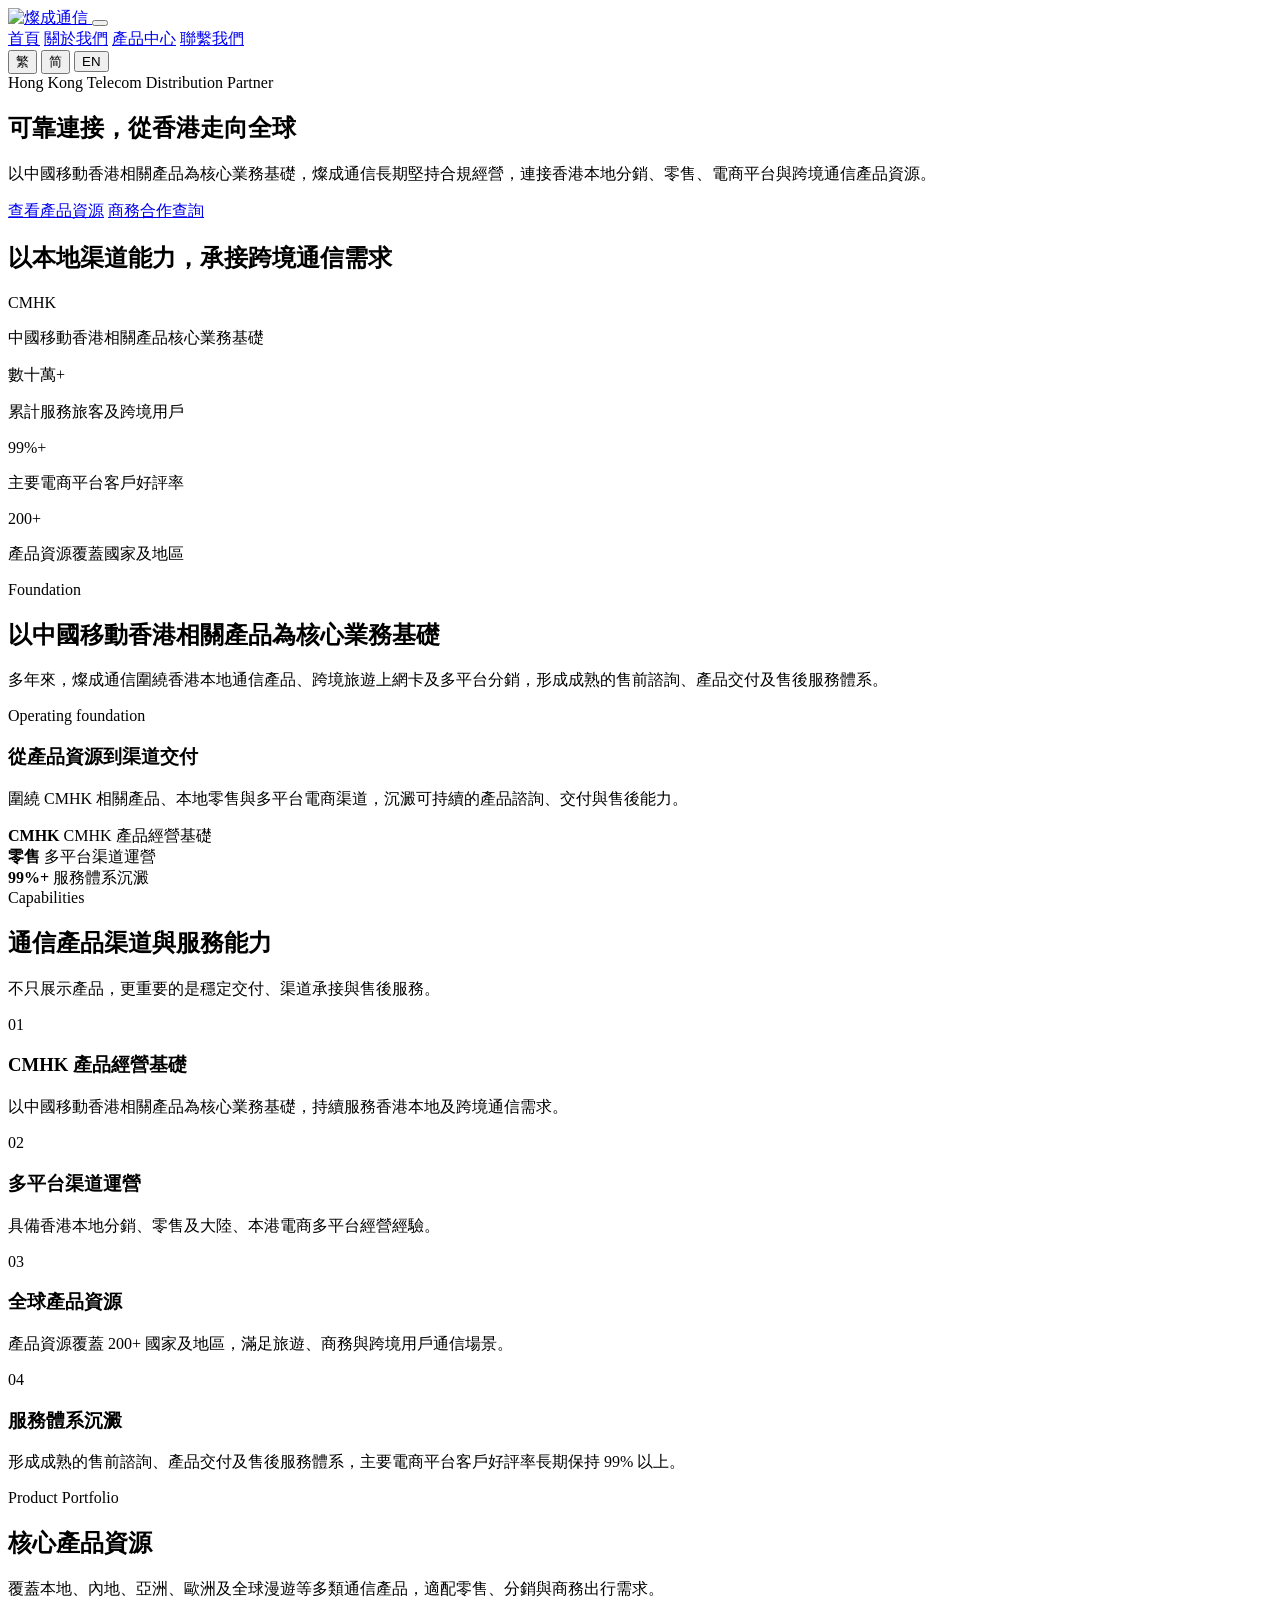
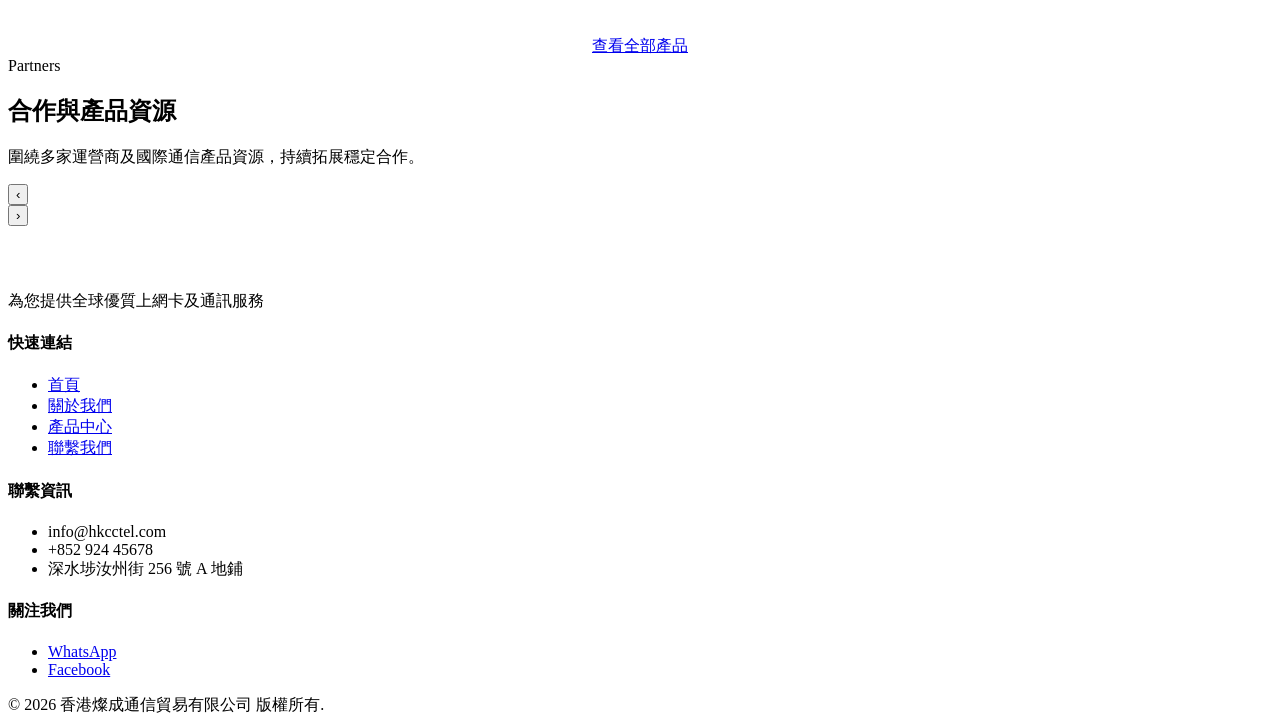
==== index.html @ 1dd042a3 "Add files via upload" ====
<!DOCTYPE html>
<html lang="zh-HK">
<head>
  <meta charset="UTF-8">
  <meta name="viewport" content="width=device-width, initial-scale=1.0">
  <title data-i18n="site.name">燦成通信</title>
  <meta name="description" content="燦成通信 CCTel - 香港跨境通信產品與渠道服務伙伴">
  <link rel="stylesheet" href="css/style.css">
  <link rel="icon" type="image/x-icon" href="/static/picture/favicon.ico">
</head>
<body>

<nav class="navbar" id="navbar">
  <div class="nav-container">
    <a href="/" class="nav-logo">
      <img src="/static/picture/logo-h.png" alt="燦成通信" class="nav-logo-img">
    </a>
    <button class="menu-toggle" id="menuToggle" aria-label="Menu">
      <span></span><span></span><span></span>
    </button>
    <div class="nav-links" id="navLinks">
      <a href="/" class="active" data-i18n="nav.home">首頁</a>
      <a href="/about.html" data-i18n="nav.about">關於我們</a>
      <a href="/products.html" data-i18n="nav.products">產品中心</a>
      <a href="/contact.html" data-i18n="nav.contact">聯繫我們</a>
      <div class="lang-switch">
        <button data-lang="zh-HK" class="active" onclick="I18N.switchLang('zh-HK')">繁</button>
        <button data-lang="zh-CN" onclick="I18N.switchLang('zh-CN')">简</button>
        <button data-lang="en" onclick="I18N.switchLang('en')">EN</button>
      </div>
    </div>
  </div>
</nav>

<section class="cx-hero cx-hero-light">
  <div class="cx-hero-inner">
    <div class="cx-hero-copy">
      <span class="cx-eyebrow" data-i18n="home.heroKicker">Hong Kong Telecom Distribution Partner</span>
      <h1 data-i18n="home.heroTitle">可靠連接，從香港走向全球</h1>
      <p data-i18n="home.heroSub">以中國移動香港相關產品為核心業務基礎，燦成通信長期堅持合規經營，連接香港本地分銷、零售、電商平台與跨境通信產品資源。</p>
      <div class="cx-hero-line"></div>
      <div class="cx-hero-actions">
        <a href="/products.html" class="btn btn-primary" data-i18n="home.heroBtn">查看產品資源</a>
        <a href="/contact.html" class="btn btn-outline" data-i18n="home.cooperationBtn">商務合作查詢</a>
      </div>
    </div>

  </div>
</section>

<section class="cx-proof">
  <div class="cx-proof-inner">
    <h2 data-i18n="home.proofTitle">以本地渠道能力，承接跨境通信需求</h2>
    <div class="cx-proof-grid">
      <div class="cx-proof-item">
        <span>CMHK</span>
        <p data-i18n="home.stats.cmhk">中國移動香港相關產品核心業務基礎</p>
      </div>
      <div class="cx-proof-item">
        <span data-i18n="home.stats.customersNumber">數十萬+</span>
        <p data-i18n="home.stats.customers">累計服務旅客及跨境用戶</p>
      </div>
      <div class="cx-proof-item">
        <span>99%+</span>
        <p data-i18n="home.stats.satisfaction">主要電商平台客戶好評率</p>
      </div>
      <div class="cx-proof-item">
        <span>200+</span>
        <p data-i18n="home.stats.countries">產品資源覆蓋國家及地區</p>
      </div>
    </div>
  </div>
</section>

<section class="cx-foundation section">
  <div class="container">
    <div class="cx-split">
      <div>
        <span class="section-tag">Foundation</span>
        <h2 class="section-title" data-i18n="home.foundationTitle">以中國移動香港相關產品為核心業務基礎</h2>
        <p class="section-desc" data-i18n="home.foundationDesc">多年來，燦成通信圍繞香港本地通信產品、跨境旅遊上網卡及多平台分銷，形成成熟的售前諮詢、產品交付及售後服務體系。</p>
      </div>
      <div class="cx-product-spotlight">
        <div class="cx-product-copy">
          <span data-i18n="home.foundationPanelLabel">Operating foundation</span>
          <h3 data-i18n="home.foundationPanelTitle">從產品資源到渠道交付</h3>
          <p data-i18n="home.foundationPanelDesc">圍繞 CMHK 相關產品、本地零售與多平台電商渠道，沉澱可持續的產品諮詢、交付與售後能力。</p>
        </div>
        <div class="cx-foundation-stack">
          <div>
            <strong>CMHK</strong>
            <span data-i18n="home.why1Title">CMHK 產品經營基礎</span>
          </div>
          <div>
            <strong data-i18n="home.visualRetail">零售</strong>
            <span data-i18n="home.why2Title">多平台渠道運營</span>
          </div>
          <div>
            <strong>99%+</strong>
            <span data-i18n="home.why4Title">服務體系沉澱</span>
          </div>
        </div>
      </div>
    </div>
  </div>
</section>

<section class="section cx-capabilities">
  <div class="container">
    <div class="section-header">
      <span class="section-tag">Capabilities</span>
      <h2 class="section-title" data-i18n="home.capabilitiesTitle">通信產品渠道與服務能力</h2>
      <p class="section-desc" data-i18n="home.capabilitiesDesc">不只展示產品，更重要的是穩定交付、渠道承接與售後服務。</p>
    </div>
    <div class="features-grid">
      <div class="feature-card">
        <div class="feature-icon">01</div>
        <h3 data-i18n="home.why1Title">CMHK 產品經營基礎</h3>
        <p data-i18n="home.why1Desc">以中國移動香港相關產品為核心業務基礎，持續服務香港本地及跨境通信需求。</p>
      </div>
      <div class="feature-card">
        <div class="feature-icon">02</div>
        <h3 data-i18n="home.why2Title">多平台渠道運營</h3>
        <p data-i18n="home.why2Desc">具備香港本地分銷、零售及大陸、本港電商多平台經營經驗。</p>
      </div>
      <div class="feature-card">
        <div class="feature-icon">03</div>
        <h3 data-i18n="home.why3Title">全球產品資源</h3>
        <p data-i18n="home.why3Desc">產品資源覆蓋 200+ 國家及地區，滿足旅遊、商務與跨境用戶通信場景。</p>
      </div>
      <div class="feature-card">
        <div class="feature-icon">04</div>
        <h3 data-i18n="home.why4Title">服務體系沉澱</h3>
        <p data-i18n="home.why4Desc">形成成熟的售前諮詢、產品交付及售後服務體系，主要電商平台客戶好評率長期保持 99% 以上。</p>
      </div>
    </div>
  </div>
</section>

<section class="section featured-products-section" id="featured-products">
  <div class="container">
    <div class="section-header">
      <span class="section-tag">Product Portfolio</span>
      <h2 class="section-title" data-i18n="home.featuredProducts">核心產品資源</h2>
      <p class="section-desc" data-i18n="home.featuredProductsDesc">覆蓋本地、內地、亞洲、歐洲及全球漫遊等多類通信產品，適配零售、分銷與商務出行需求。</p>
    </div>
    <div class="products-grid" id="featuredProductsGrid">
      <!-- JS 動態加載 -->
    </div>
    <div style="text-align: center; margin-top: 36px;">
      <a href="/products.html" class="btn btn-primary" data-i18n="home.viewAll">查看全部產品</a>
    </div>
  </div>
</section>

<section class="section partners-section">
  <div class="container">
    <div class="section-header">
      <span class="section-tag">Partners</span>
      <h2 class="section-title" data-i18n="home.partnersTitle">合作與產品資源</h2>
      <p class="section-desc" data-i18n="home.partnersDesc">圍繞多家運營商及國際通信產品資源，持續拓展穩定合作。</p>
    </div>
    <div class="partners-carousel-wrapper">
      <button class="partners-arrow partners-arrow-left" id="partnersArrowLeft" aria-label="Previous">‹</button>
      <div class="partners-carousel-clip">
        <div class="partners-track" id="partnersTrack">
          <!-- JS 動態生成 -->
        </div>
      </div>
      <button class="partners-arrow partners-arrow-right" id="partnersArrowRight" aria-label="Next">›</button>
    </div>
    <div class="partners-dots" id="partnersDots"></div>
  </div>
</section>

<footer class="footer">
  <div class="footer-grid">
    <div class="footer-brand">
      <h3 data-i18n="site.name" style="color:#fff;font-size:1.3rem;font-weight:700;margin-bottom:12px;">燦成通信</h3>
      <p data-i18n="site.subSlogan">為您提供全球優質上網卡及通訊服務</p>
    </div>
    <div>
      <h4 data-i18n="footer.quickLinks">快速連結</h4>
      <ul class="footer-links">
        <li><a href="/" data-i18n="nav.home">首頁</a></li>
        <li><a href="/about.html" data-i18n="nav.about">關於我們</a></li>
        <li><a href="/products.html" data-i18n="nav.products">產品中心</a></li>
        <li><a href="/contact.html" data-i18n="nav.contact">聯繫我們</a></li>
      </ul>
    </div>
    <div>
      <h4 data-i18n="footer.contactInfo">聯繫資訊</h4>
      <ul class="footer-links">
        <li>info@hkcctel.com</li>
        <li>+852 924 45678</li>
        <li>深水埗汝州街 256 號 A 地鋪</li>
      </ul>
    </div>
    <div>
      <h4 data-i18n="footer.followUs">關注我們</h4>
      <ul class="footer-links">
        <li><a href="https://api.whatsapp.com/send?phone=85292445678" target="_blank">WhatsApp</a></li>
        <li><a href="https://www.facebook.com/hkcctel/" target="_blank">Facebook</a></li>
      </ul>
    </div>
  </div>
  <div class="footer-bottom">
    <span>© 2026 香港燦成通信貿易有限公司 <span data-i18n="footer.rights">版權所有</span>.</span>
  </div>
</footer>

<script src="js/i18n.js"></script>
<script src="js/data.js"></script>
<script src="js/main.js"></script>
<script src="js/chat.js"></script>
</body>
</html>
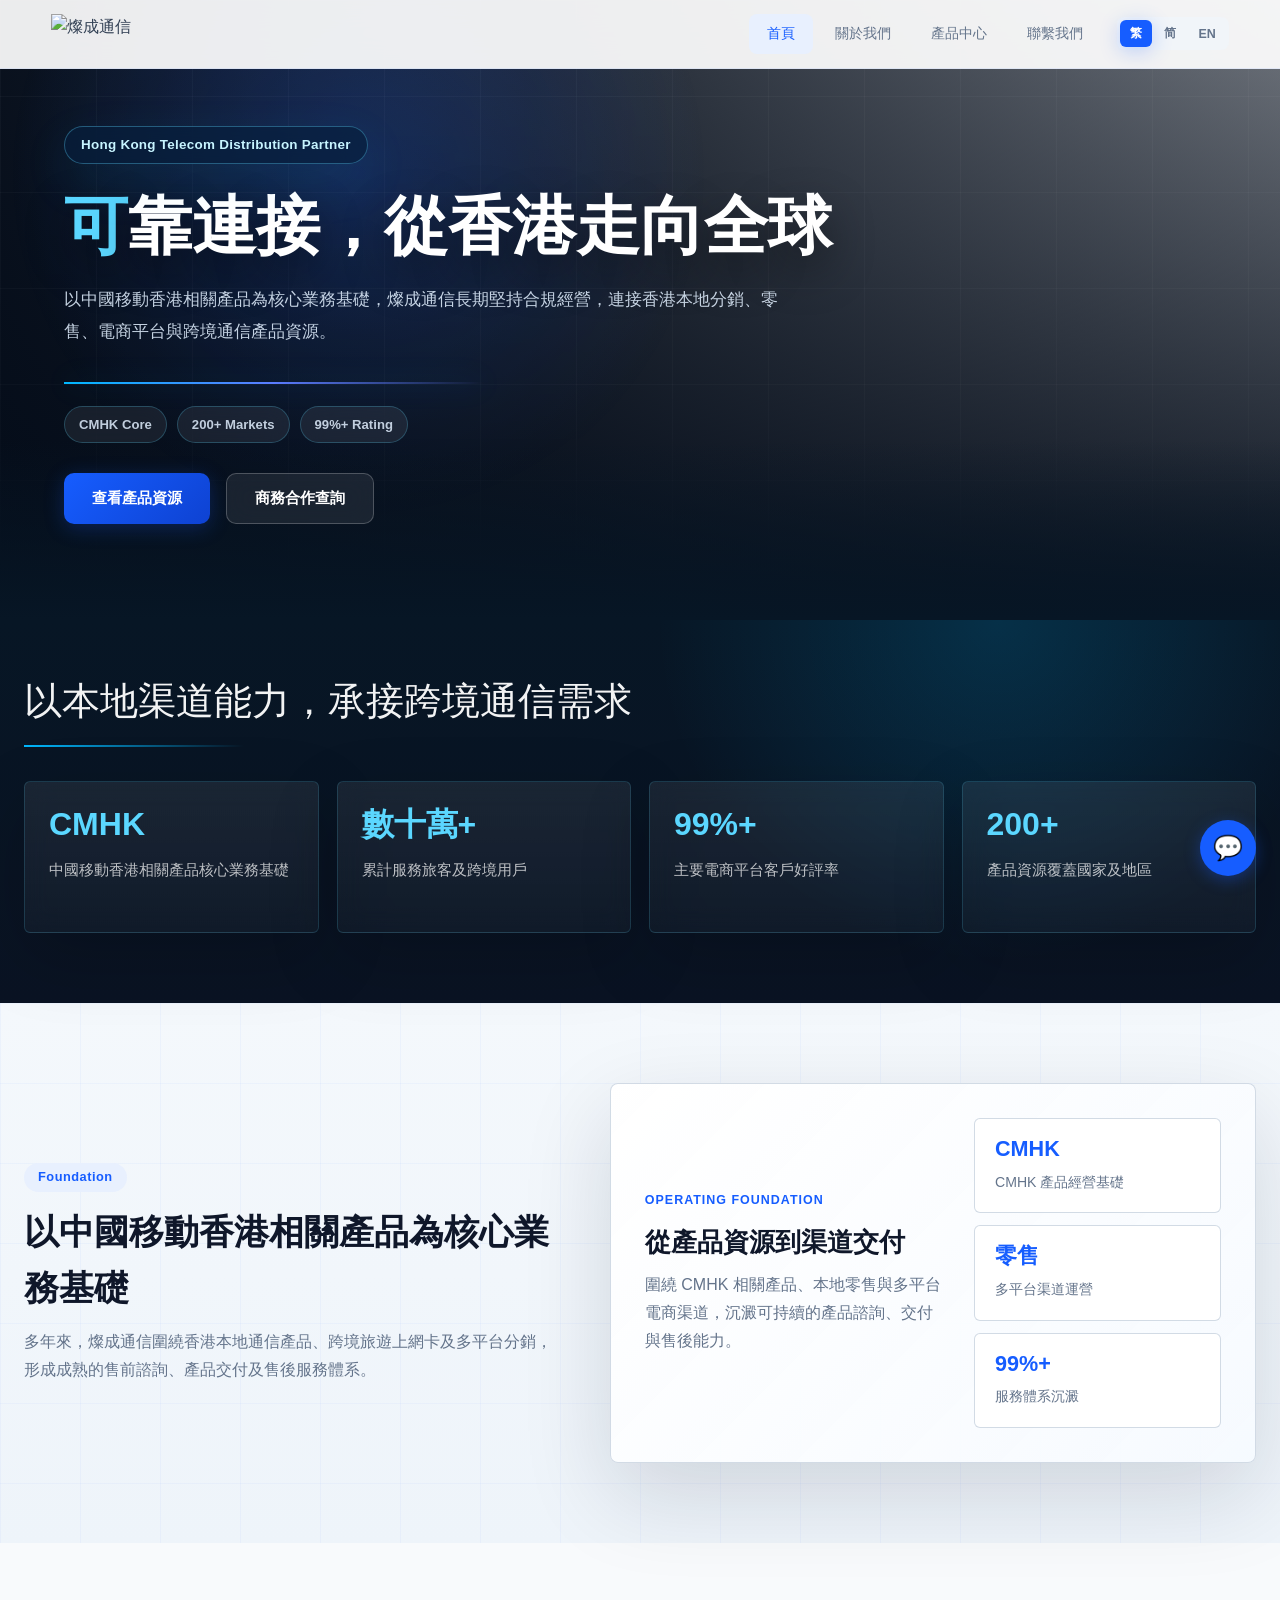
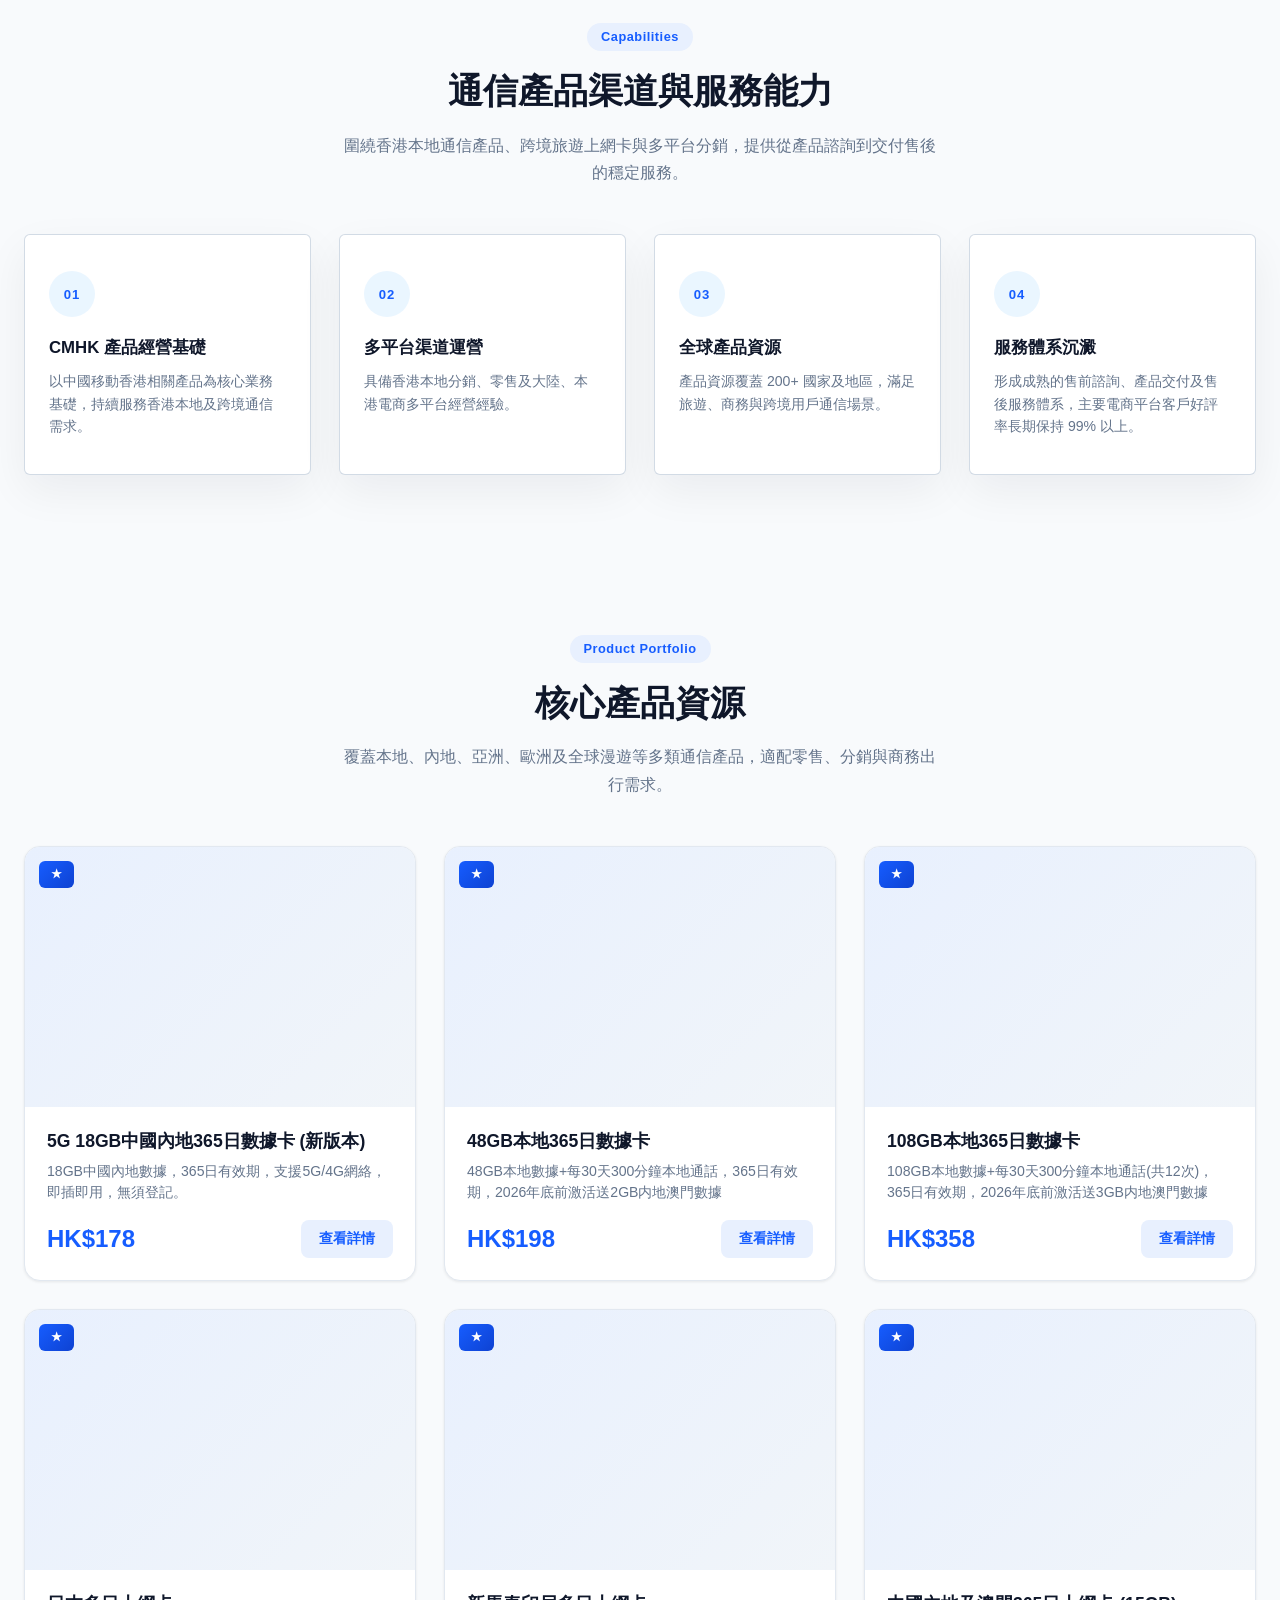
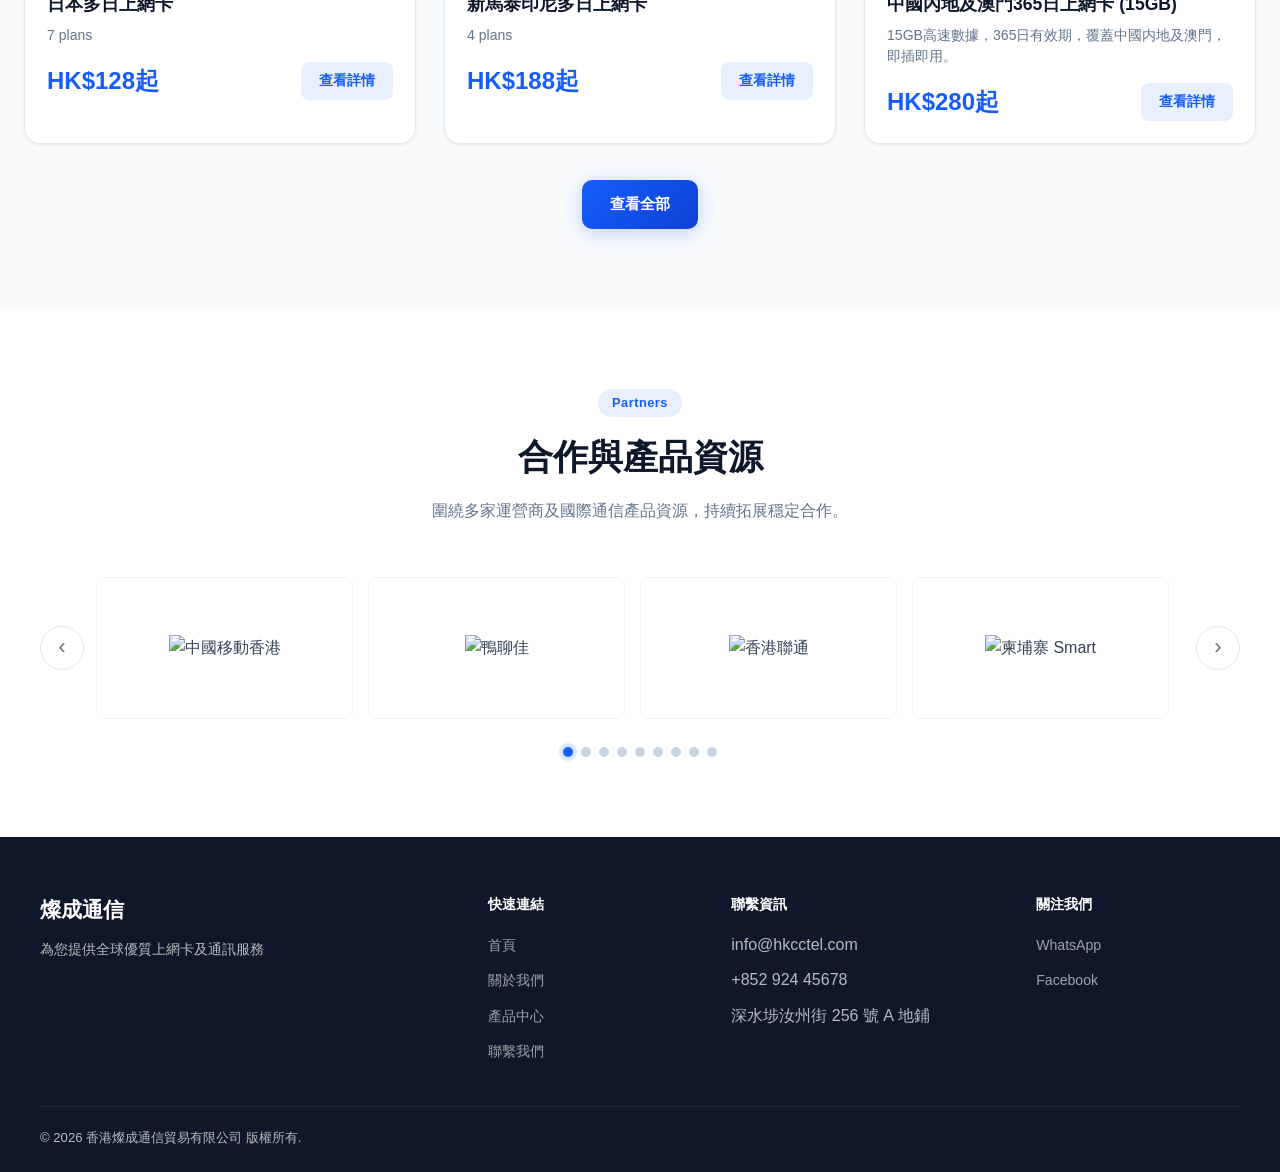
==== commit deb70511: "Harden static deploy and update homepage visual" ====
--- a/index.html
+++ b/index.html
@@ -5,7 +5,7 @@
   <meta name="viewport" content="width=device-width, initial-scale=1.0">
   <title data-i18n="site.name">燦成通信</title>
   <meta name="description" content="燦成通信 CCTel - 香港跨境通信產品與渠道服務伙伴">
-  <link rel="stylesheet" href="css/style.css">
+  <link rel="stylesheet" href="css/style.css?v=20260706-3">
   <link rel="icon" type="image/x-icon" href="/static/picture/favicon.ico">
 </head>
 <body>
@@ -32,13 +32,18 @@
   </div>
 </nav>
 
-<section class="cx-hero cx-hero-light">
+<section class="cx-hero cx-hero-premium">
   <div class="cx-hero-inner">
     <div class="cx-hero-copy">
       <span class="cx-eyebrow" data-i18n="home.heroKicker">Hong Kong Telecom Distribution Partner</span>
       <h1 data-i18n="home.heroTitle">可靠連接，從香港走向全球</h1>
       <p data-i18n="home.heroSub">以中國移動香港相關產品為核心業務基礎，燦成通信長期堅持合規經營，連接香港本地分銷、零售、電商平台與跨境通信產品資源。</p>
       <div class="cx-hero-line"></div>
+      <div class="cx-hero-proof-row" aria-label="Business focus">
+        <span>CMHK Core</span>
+        <span>200+ Markets</span>
+        <span>99%+ Rating</span>
+      </div>
       <div class="cx-hero-actions">
         <a href="/products.html" class="btn btn-primary" data-i18n="home.heroBtn">查看產品資源</a>
         <a href="/contact.html" class="btn btn-outline" data-i18n="home.cooperationBtn">商務合作查詢</a>
@@ -209,9 +214,9 @@
   </div>
 </footer>
 
-<script src="js/i18n.js"></script>
-<script src="js/data.js"></script>
-<script src="js/main.js"></script>
-<script src="js/chat.js"></script>
+<script src="js/i18n.js?v=20260706-3"></script>
+<script src="js/data.js?v=20260706-3"></script>
+<script src="js/main.js?v=20260706-3"></script>
+<script src="js/chat.js?v=20260706-3"></script>
 </body>
 </html>
--- a/css/style.css
+++ b/css/style.css
@@ -0,0 +1,2990 @@
+/* ============================================================
+   燦成通信 CCTel - 主樣式表
+   科技藍 (#165DFF) 為主調，簡約專業風格
+   ============================================================ */
+
+/* ===== CSS 變數 ===== */
+:root {
+  --primary: #165DFF;
+  --primary-dark: #0E42D2;
+  --primary-light: #3C7EFF;
+  --primary-bg: #E8F0FE;
+  --primary-glow: rgba(22, 93, 255, 0.15);
+  --dark: #0F172A;
+  --dark-secondary: #1E293B;
+  --gray-900: #1A1A2E;
+  --gray-700: #334155;
+  --gray-500: #64748B;
+  --gray-300: #CBD5E1;
+  --gray-200: #E2E8F0;
+  --gray-100: #F1F5F9;
+  --gray-50: #F8FAFC;
+  --white: #FFFFFF;
+  --success: #10B981;
+  --warning: #F59E0B;
+  --danger: #EF4444;
+  --radius: 12px;
+  --radius-sm: 8px;
+  --radius-lg: 16px;
+  --shadow-sm: 0 1px 3px rgba(0,0,0,0.08);
+  --shadow: 0 4px 16px rgba(0,0,0,0.08);
+  --shadow-lg: 0 8px 32px rgba(0,0,0,0.12);
+  --shadow-primary: 0 4px 20px rgba(22, 93, 255, 0.25);
+  --transition: all 0.3s cubic-bezier(0.4, 0, 0.2, 1);
+}
+
+/* ===== 基礎重置 ===== */
+* { margin: 0; padding: 0; box-sizing: border-box; }
+
+html { scroll-behavior: smooth; }
+
+body {
+  font-family: 'Segoe UI', 'PingFang HK', 'Microsoft JhengHei', 'Noto Sans TC', -apple-system, BlinkMacSystemFont, sans-serif;
+  color: var(--gray-700);
+  background: var(--gray-50);
+  line-height: 1.6;
+  overflow-x: hidden;
+}
+
+a { text-decoration: none; color: inherit; transition: var(--transition); }
+img { max-width: 100%; height: auto; }
+
+/* ===== 頂部導航 ===== */
+.navbar {
+  position: fixed;
+  top: 0;
+  left: 0;
+  right: 0;
+  z-index: 1000;
+  background: rgba(255, 255, 255, 0.92);
+  backdrop-filter: blur(16px);
+  -webkit-backdrop-filter: blur(16px);
+  border-bottom: 1px solid rgba(22, 93, 255, 0.08);
+  padding: 0;
+  transition: var(--transition);
+}
+
+.navbar.scrolled {
+  box-shadow: var(--shadow);
+}
+
+.nav-container {
+  max-width: 1520px;
+  margin: 0 auto;
+  padding: 0 clamp(24px, 4vw, 56px);
+  display: flex;
+  align-items: center;
+  justify-content: space-between;
+  height: 68px;
+}
+
+/* Logo */
+.nav-logo {
+  display: flex;
+  align-items: center;
+  gap: 0;
+  text-decoration: none;
+}
+
+.nav-logo-img {
+  height: 40px;
+  width: auto;
+  display: block;
+}
+
+/* 導航連結 */
+.nav-links {
+  display: flex;
+  align-items: center;
+  gap: 4px;
+  list-style: none;
+}
+
+.nav-links a {
+  padding: 8px 18px;
+  border-radius: 8px;
+  font-size: 0.9rem;
+  font-weight: 500;
+  color: var(--gray-500);
+  transition: var(--transition);
+  position: relative;
+}
+
+.nav-links a:hover,
+.nav-links a.active {
+  color: var(--primary);
+  background: var(--primary-bg);
+}
+
+/* 語言切換 */
+.lang-switch {
+  display: flex;
+  align-items: center;
+  gap: 2px;
+  background: var(--gray-100);
+  border-radius: 8px;
+  padding: 3px;
+  margin-left: 12px;
+}
+
+.lang-switch button {
+  border: none;
+  background: transparent;
+  padding: 5px 10px;
+  font-size: 0.78rem;
+  font-weight: 600;
+  color: var(--gray-500);
+  border-radius: 6px;
+  cursor: pointer;
+  transition: var(--transition);
+}
+
+.lang-switch button.active {
+  background: var(--primary);
+  color: var(--white);
+  box-shadow: var(--shadow-primary);
+}
+
+.lang-switch button:hover:not(.active) {
+  color: var(--primary);
+}
+
+/* 漢堡選單 */
+.menu-toggle {
+  display: none;
+  background: none;
+  border: none;
+  padding: 8px;
+  cursor: pointer;
+  color: var(--dark);
+}
+
+.menu-toggle span {
+  display: block;
+  width: 24px;
+  height: 2px;
+  background: currentColor;
+  margin: 5px 0;
+  border-radius: 2px;
+  transition: var(--transition);
+}
+
+/* ===== Hero Banner ===== */
+.hero {
+  position: relative;
+  min-height: 580px;
+  display: flex;
+  align-items: center;
+  justify-content: center;
+  text-align: center;
+  padding: 120px 24px 80px;
+  overflow: hidden;
+  background: linear-gradient(160deg, #0F172A 0%, #1a2744 30%, #0d1b3e 60%, #0F172A 100%);
+}
+
+/* 科技背景動畫元素 */
+.hero::before {
+  content: '';
+  position: absolute;
+  top: -50%;
+  left: -50%;
+  width: 200%;
+  height: 200%;
+  background:
+    radial-gradient(circle at 20% 30%, rgba(22, 93, 255, 0.12) 0%, transparent 50%),
+    radial-gradient(circle at 80% 70%, rgba(60, 126, 255, 0.08) 0%, transparent 50%),
+    radial-gradient(circle at 50% 50%, rgba(22, 93, 255, 0.05) 0%, transparent 70%);
+  animation: heroGlow 8s ease-in-out infinite alternate;
+}
+
+@keyframes heroGlow {
+  0% { transform: translate(0, 0) rotate(0deg); }
+  100% { transform: translate(2%, -2%) rotate(2deg); }
+}
+
+/* 網格線條 */
+.hero-grid {
+  position: absolute;
+  top: 0;
+  left: 0;
+  right: 0;
+  bottom: 0;
+  background-image:
+    linear-gradient(rgba(255,255,255,0.03) 1px, transparent 1px),
+    linear-gradient(90deg, rgba(255,255,255,0.03) 1px, transparent 1px);
+  background-size: 60px 60px;
+  mask-image: radial-gradient(circle at center, black 30%, transparent 70%);
+}
+
+.hero-content {
+  position: relative;
+  z-index: 2;
+  max-width: 900px;
+}
+
+.hero-badge {
+  display: inline-block;
+  padding: 6px 16px;
+  background: rgba(22, 93, 255, 0.15);
+  border: 1px solid rgba(22, 93, 255, 0.25);
+  border-radius: 50px;
+  color: var(--primary-light);
+  font-size: 0.85rem;
+  font-weight: 500;
+  margin-bottom: 24px;
+  letter-spacing: 0.5px;
+}
+
+.hero h1 {
+  font-size: 3rem;
+  font-weight: 800;
+  color: var(--white);
+  line-height: 1.2;
+  margin-bottom: 16px;
+  letter-spacing: -1px;
+}
+
+.hero h1 .highlight {
+  background: linear-gradient(135deg, var(--primary-light), #6DB3FF);
+  -webkit-background-clip: text;
+  -webkit-text-fill-color: transparent;
+  background-clip: text;
+}
+
+.hero p {
+  font-size: 1.1rem;
+  color: rgba(255,255,255,0.7);
+  margin-bottom: 24px;
+  line-height: 1.7;
+}
+
+.hero-highlight {
+  font-size: 1.05rem;
+  color: #fff;
+  font-weight: 600;
+  margin-bottom: 32px;
+  padding: 12px 24px;
+  background: rgba(22, 93, 255, 0.12);
+  border-left: 4px solid var(--primary-light);
+  border-radius: 0 10px 10px 0;
+  line-height: 1.6;
+}
+
+.hero-buttons {
+  display: flex;
+  gap: 16px;
+  justify-content: center;
+  flex-wrap: wrap;
+}
+
+.btn {
+  display: inline-flex;
+  align-items: center;
+  gap: 8px;
+  padding: 12px 28px;
+  border-radius: 10px;
+  font-size: 0.95rem;
+  font-weight: 600;
+  border: none;
+  cursor: pointer;
+  transition: var(--transition);
+  text-decoration: none;
+}
+
+.btn-primary {
+  background: linear-gradient(135deg, var(--primary), var(--primary-dark));
+  color: var(--white);
+  box-shadow: var(--shadow-primary);
+}
+
+.btn-primary:hover {
+  transform: translateY(-2px);
+  box-shadow: 0 6px 28px rgba(22, 93, 255, 0.35);
+}
+
+.btn-outline {
+  background: rgba(255,255,255,0.08);
+  color: var(--white);
+  border: 1px solid rgba(255,255,255,0.2);
+}
+
+.btn-outline:hover {
+  background: rgba(255,255,255,0.15);
+  border-color: rgba(255,255,255,0.35);
+}
+
+.btn-sm {
+  padding: 8px 16px;
+  font-size: 0.85rem;
+  border-radius: 8px;
+}
+
+.btn-danger {
+  background: var(--danger);
+  color: white;
+}
+
+.btn-danger:hover { background: #DC2626; }
+
+/* ===== 區塊通用 ===== */
+.section {
+  padding: 80px 24px;
+}
+
+.section-header {
+  text-align: center;
+  max-width: 600px;
+  margin: 0 auto 48px;
+}
+
+.section-tag {
+  display: inline-block;
+  padding: 4px 14px;
+  background: var(--primary-bg);
+  color: var(--primary);
+  border-radius: 50px;
+  font-size: 0.8rem;
+  font-weight: 600;
+  margin-bottom: 12px;
+  letter-spacing: 0.5px;
+}
+
+.section-title {
+  font-size: 2.2rem;
+  font-weight: 700;
+  color: var(--dark);
+  margin-bottom: 12px;
+}
+
+.section-desc {
+  font-size: 1rem;
+  color: var(--gray-500);
+  line-height: 1.7;
+}
+
+.container {
+  max-width: 1480px;
+  margin: 0 auto;
+}
+
+/* ===== 產品卡片 ===== */
+.products-grid {
+  display: grid;
+  grid-template-columns: repeat(auto-fill, minmax(340px, 1fr));
+  gap: 28px;
+  padding: 0;
+}
+
+#relatedProductsGrid {
+  grid-template-columns: repeat(4, minmax(0, 1fr));
+}
+
+.product-card {
+  background: var(--white);
+  border-radius: var(--radius-lg);
+  overflow: hidden;
+  box-shadow: var(--shadow-sm);
+  border: 1px solid var(--gray-200);
+  transition: var(--transition);
+  cursor: pointer;
+  position: relative;
+}
+
+.product-card:hover {
+  transform: translateY(-6px);
+  box-shadow: var(--shadow-lg), 0 0 0 1px var(--primary), 0 0 40px var(--primary-glow);
+}
+
+.product-card-image {
+  position: relative;
+  min-height: 200px;
+  height: 260px;
+  background: linear-gradient(135deg, #E8F0FE, #F1F5F9);
+  overflow: hidden;
+  display: flex;
+  align-items: center;
+  justify-content: center;
+}
+
+.product-card-image .placeholder-icon {
+  font-size: 4rem;
+  color: var(--gray-300);
+  opacity: 0.5;
+}
+
+.product-card-image img {
+  width: 100%;
+  height: 100%;
+  object-fit: contain;
+  object-position: center;
+  background: var(--white);
+  padding: 16px;
+  transition: transform 0.5s ease;
+}
+
+.product-card:hover .product-card-image img {
+  transform: scale(1.08);
+}
+
+.product-card-image img[src=""],
+.product-card-image img:not([src]),
+.product-card-image img[src="undefined"] {
+  display: none;
+}
+
+.product-card-image img.error {
+  display: none;
+}
+
+/* 圖片載入失敗時的後備 */
+.product-card-image .img-fallback {
+  display: none;
+  font-size: 4rem;
+  color: var(--gray-300);
+  opacity: 0.5;
+}
+
+.product-card-image img.error ~ .img-fallback,
+.product-card-image:has(img[src=""]) .img-fallback {
+  display: block;
+}
+
+/* 產品標籤 */
+.product-badge {
+  position: absolute;
+  top: 14px;
+  left: 14px;
+  padding: 4px 12px;
+  background: linear-gradient(135deg, var(--primary), var(--primary-dark));
+  color: white;
+  border-radius: 6px;
+  font-size: 0.75rem;
+  font-weight: 600;
+}
+
+.product-card-body {
+  padding: 22px;
+}
+
+.product-card-body h3 {
+  font-size: 1.1rem;
+  font-weight: 700;
+  color: var(--dark);
+  margin-bottom: 8px;
+  line-height: 1.4;
+}
+
+.product-card-body .summary {
+  font-size: 0.88rem;
+  color: var(--gray-500);
+  margin-bottom: 16px;
+  line-height: 1.5;
+  display: -webkit-box;
+  -webkit-line-clamp: 2;
+  -webkit-box-orient: vertical;
+  overflow: hidden;
+}
+
+.product-card-footer {
+  display: flex;
+  align-items: center;
+  justify-content: space-between;
+}
+
+.product-price {
+  font-size: 1.5rem;
+  font-weight: 800;
+  color: var(--primary);
+}
+
+.product-price small {
+  font-size: 0.8rem;
+  font-weight: 500;
+  color: var(--gray-500);
+}
+
+.btn-detail {
+  display: inline-flex;
+  align-items: center;
+  gap: 6px;
+  padding: 8px 18px;
+  background: var(--primary-bg);
+  color: var(--primary);
+  border-radius: 8px;
+  font-size: 0.85rem;
+  font-weight: 600;
+  border: none;
+  cursor: pointer;
+  transition: var(--transition);
+}
+
+.btn-detail:hover {
+  background: var(--primary);
+  color: white;
+}
+
+/* ===== 為什麼選擇我們 ===== */
+.why-us {
+  background: var(--white);
+}
+
+.features-grid {
+  display: grid;
+  grid-template-columns: repeat(4, minmax(0, 1fr));
+  gap: 28px;
+}
+
+.feature-card {
+  text-align: center;
+  padding: 36px 24px;
+  border-radius: var(--radius-lg);
+  background: var(--gray-50);
+  border: 1px solid var(--gray-200);
+  transition: var(--transition);
+}
+
+.feature-card:hover {
+  background: var(--white);
+  border-color: var(--primary);
+  box-shadow: var(--shadow);
+  transform: translateY(-4px);
+}
+
+.feature-icon {
+  width: 60px;
+  height: 60px;
+  margin: 0 auto 18px;
+  background: linear-gradient(135deg, var(--primary-bg), rgba(22,93,255,0.05));
+  border-radius: var(--radius);
+  display: flex;
+  align-items: center;
+  justify-content: center;
+  font-size: 1.5rem;
+  color: var(--primary);
+}
+
+.feature-card h3 {
+  font-size: 1.05rem;
+  font-weight: 700;
+  color: var(--dark);
+  margin-bottom: 8px;
+}
+
+.feature-card p {
+  font-size: 0.88rem;
+  color: var(--gray-500);
+  line-height: 1.6;
+}
+
+/* ===== 統計數字 ===== */
+.stats-section {
+  background: linear-gradient(135deg, var(--dark), var(--dark-secondary));
+  padding: 60px 24px;
+  position: relative;
+  overflow: hidden;
+}
+
+.stats-section::before {
+  content: '';
+  position: absolute;
+  inset: 0;
+  background-image:
+    linear-gradient(rgba(255,255,255,0.02) 1px, transparent 1px),
+    linear-gradient(90deg, rgba(255,255,255,0.02) 1px, transparent 1px);
+  background-size: 50px 50px;
+}
+
+.stats-grid {
+  display: grid;
+  grid-template-columns: repeat(4, minmax(0, 1fr));
+  gap: 32px;
+  position: relative;
+  z-index: 1;
+}
+
+.stat-item {
+  text-align: center;
+  padding: 24px;
+}
+
+.stat-number {
+  font-size: 2.5rem;
+  font-weight: 800;
+  background: linear-gradient(135deg, var(--primary-light), #6DB3FF);
+  -webkit-background-clip: text;
+  -webkit-text-fill-color: transparent;
+  background-clip: text;
+  margin-bottom: 4px;
+}
+
+.stat-label {
+  font-size: 0.9rem;
+  color: rgba(255,255,255,0.6);
+  font-weight: 500;
+}
+
+/* ===== 頁面標題 ===== */
+.page-header {
+  background: linear-gradient(160deg, #0F172A, #1a2744);
+  padding: 120px 24px 60px;
+  text-align: center;
+  position: relative;
+  overflow: hidden;
+}
+
+.page-header::before {
+  content: '';
+  position: absolute;
+  inset: 0;
+  background:
+    radial-gradient(circle at 30% 50%, rgba(22, 93, 255, 0.1) 0%, transparent 50%);
+}
+
+.page-header h1 {
+  font-size: 2.5rem;
+  font-weight: 800;
+  color: white;
+  position: relative;
+  margin-bottom: 8px;
+}
+
+.page-header p {
+  color: rgba(255,255,255,0.6);
+  font-size: 1.05rem;
+  position: relative;
+}
+
+/* ===== 關於我們頁面 ===== */
+.about-content {
+  max-width: 900px;
+  margin: 0 auto;
+}
+
+.about-section {
+  margin-bottom: 48px;
+}
+
+.about-section h2 {
+  font-size: 1.5rem;
+  font-weight: 700;
+  color: var(--dark);
+  margin-bottom: 16px;
+  padding-bottom: 12px;
+  border-bottom: 2px solid var(--primary-bg);
+}
+
+.about-section p {
+  font-size: 1rem;
+  color: var(--gray-500);
+  line-height: 1.8;
+}
+
+.values-grid {
+  display: grid;
+  grid-template-columns: repeat(4, minmax(0, 1fr));
+  gap: 20px;
+  margin-top: 24px;
+}
+
+.value-card {
+  padding: 28px 20px;
+  background: var(--white);
+  border-radius: var(--radius);
+  border: 1px solid var(--gray-200);
+  text-align: center;
+  transition: var(--transition);
+}
+
+.value-card:hover {
+  border-color: var(--primary);
+  box-shadow: var(--shadow);
+}
+
+.value-card .value-icon {
+  font-size: 2rem;
+  margin-bottom: 12px;
+}
+
+.value-card h3 {
+  font-size: 1rem;
+  font-weight: 700;
+  color: var(--dark);
+  margin-bottom: 8px;
+}
+
+.value-card p {
+  font-size: 0.85rem;
+  color: var(--gray-500);
+}
+
+/* ===== 產品中心頁面 ===== */
+.products-toolbar {
+  display: flex;
+  align-items: center;
+  justify-content: space-between;
+  margin-bottom: 32px;
+  gap: 16px;
+  flex-wrap: wrap;
+}
+
+.filter-tabs {
+  display: flex;
+  gap: 4px;
+  background: var(--gray-100);
+  border-radius: 10px;
+  padding: 4px;
+}
+
+.filter-tab {
+  padding: 8px 20px;
+  border: none;
+  background: transparent;
+  border-radius: 8px;
+  font-size: 0.88rem;
+  font-weight: 500;
+  color: var(--gray-500);
+  cursor: pointer;
+  transition: var(--transition);
+}
+
+.filter-tab.active {
+  background: var(--primary);
+  color: white;
+  box-shadow: var(--shadow-primary);
+}
+
+.search-box {
+  position: relative;
+}
+
+.search-box input {
+  padding: 10px 16px 10px 40px;
+  border: 1px solid var(--gray-300);
+  border-radius: 10px;
+  font-size: 0.9rem;
+  outline: none;
+  transition: var(--transition);
+  width: 260px;
+  background: var(--white);
+}
+
+.search-box input:focus {
+  border-color: var(--primary);
+  box-shadow: 0 0 0 3px var(--primary-glow);
+}
+
+.search-box .search-icon {
+  position: absolute;
+  left: 14px;
+  top: 50%;
+  transform: translateY(-50%);
+  color: var(--gray-500);
+  font-size: 0.9rem;
+}
+
+/* ===== 產品詳情頁面 ===== */
+.product-detail {
+  display: grid;
+  grid-template-columns: 1fr 1fr;
+  gap: 48px;
+  align-items: start;
+}
+
+.product-detail-image {
+  border-radius: var(--radius-lg);
+  overflow: hidden;
+  background: linear-gradient(135deg, #E8F0FE, #F1F5F9);
+  min-height: 300px;
+  display: flex;
+  align-items: center;
+  justify-content: center;
+  position: relative;
+}
+
+.product-detail-image .placeholder-icon {
+  font-size: 5rem;
+  color: var(--gray-300);
+  opacity: 0.4;
+}
+
+.product-detail-image img {
+  width: 100%;
+  height: auto;
+  max-height: 500px;
+  object-fit: contain;
+  padding: 24px;
+  background: var(--white);
+  display: block;
+}
+
+.product-detail-info h1 {
+  font-size: 1.8rem;
+  font-weight: 800;
+  color: var(--dark);
+  margin-bottom: 8px;
+}
+
+.product-detail-info .price {
+  font-size: 2.2rem;
+  font-weight: 800;
+  color: var(--primary);
+  margin: 16px 0;
+}
+
+.product-detail-info .price small {
+  font-size: 1rem;
+  color: var(--gray-500);
+  font-weight: 500;
+}
+
+.product-detail-info .retail-label {
+  font-size: 0.78rem;
+  color: var(--gray-400);
+  margin-top: 2px;
+  font-weight: 500;
+}
+
+.product-detail-info .description {
+  font-size: 1rem;
+  color: var(--gray-500);
+  line-height: 1.8;
+  margin-bottom: 24px;
+}
+
+/* ====== 變體選擇器 ====== */
+.variant-selector {
+  margin: 12px 0 20px;
+}
+.variant-selector-label {
+  font-size: 0.82rem;
+  font-weight: 600;
+  color: var(--gray-500);
+  margin-bottom: 8px;
+}
+.variant-options {
+  display: flex;
+  flex-wrap: wrap;
+  gap: 8px;
+}
+.variant-option {
+  padding: 6px 14px;
+  border: 1.5px solid var(--gray-200);
+  border-radius: 6px;
+  cursor: pointer;
+  font-size: 0.85rem;
+  color: var(--dark);
+  background: var(--white);
+  transition: var(--transition);
+  user-select: none;
+}
+.variant-option:hover {
+  border-color: var(--primary);
+  background: var(--primary-bg);
+}
+.variant-option.active {
+  border-color: var(--primary);
+  background: var(--primary);
+  color: #fff;
+  font-weight: 600;
+}
+
+/* ====== 產品詳情全寬區域 ====== */
+.product-desc-fullwidth {
+  margin-top: 40px;
+  padding-top: 32px;
+  border-top: 2px solid var(--gray-100);
+}
+.product-desc-fullwidth .product-desc-html .fee-section {
+  margin-bottom: 40px;
+}
+.product-desc-fullwidth .product-desc-html .fee-title {
+  font-size: 1.4rem;
+  margin-bottom: 16px;
+}
+.product-desc-fullwidth .product-desc-html .fee-table {
+  max-width: 100%;
+}
+.product-desc-fullwidth .product-desc-html .fee-table thead th {
+  padding: 14px 18px;
+  font-size: 0.95rem;
+}
+.product-desc-fullwidth .product-desc-html .fee-table tbody td {
+  padding: 12px 18px;
+}
+.product-desc-fullwidth .product-desc-html .fee-notes {
+  padding: 0 4px;
+  line-height: 1.9;
+}
+.product-desc-fullwidth .product-desc-html .fee-warning {
+  margin-top: 8px;
+}
+.product-desc-fullwidth .product-desc-html .section-divider {
+  display: none;
+}
+.product-desc-fullwidth:empty {
+  display: none;
+}
+
+/* ====== 產品詳情 CMHK 格式 ====== */
+.product-desc-html .desc-section {
+  margin-bottom: 32px;
+}
+.product-desc-html .desc-section img {
+  max-width: 100%;
+  height: auto;
+  border-radius: var(--radius-md);
+  margin-bottom: 16px;
+}
+.product-desc-html .feature-list {
+  list-style: none;
+  margin: 16px 0 0 0;
+  padding: 0;
+}
+.product-desc-html .feature-list li {
+  position: relative;
+  padding: 6px 0 6px 20px;
+  font-size: 0.95rem;
+  color: var(--gray-600);
+  line-height: 1.7;
+}
+.product-desc-html .feature-list li::before {
+  content: '';
+  position: absolute;
+  left: 0;
+  top: 14px;
+  width: 8px;
+  height: 8px;
+  background: var(--primary);
+  border-radius: 2px;
+  transform: rotate(45deg);
+}
+
+/* 收費區塊 */
+.product-desc-html .fee-section {
+  margin-bottom: 28px;
+}
+.product-desc-html .section-divider {
+  height: 1px;
+  background: var(--gray-200);
+  margin: 28px 0;
+}
+.product-desc-html .fee-title {
+  font-size: 1.25rem;
+  font-weight: 700;
+  color: var(--dark);
+  margin-bottom: 16px;
+  padding-bottom: 8px;
+  border-bottom: 2px solid var(--primary);
+  display: inline-block;
+}
+
+/* 收費表格 */
+.product-desc-html .fee-table {
+  width: 100%;
+  border-collapse: collapse;
+  margin-bottom: 16px;
+  font-size: 0.9rem;
+  border-radius: var(--radius-md);
+  overflow: hidden;
+  box-shadow: 0 1px 4px rgba(0,0,0,0.06);
+}
+.product-desc-html .fee-table thead th {
+  background: var(--primary-bg);
+  color: var(--primary);
+  font-weight: 700;
+  padding: 14px 16px;
+  text-align: center;
+  border: 1px solid #d0ddf7;
+  font-size: 0.9rem;
+}
+.product-desc-html .fee-table tbody td {
+  padding: 14px 16px;
+  text-align: center;
+  border: 1px solid var(--gray-200);
+  background: var(--white);
+  color: var(--gray-600);
+  vertical-align: middle;
+}
+.product-desc-html .fee-table tbody tr:nth-child(even) td {
+  background: #fafbfd;
+}
+.product-desc-html .fee-table sup {
+  font-size: 0.7rem;
+  color: var(--gray-400);
+}
+
+/* ====== CUniq 產品詳情格式 ====== */
+.product-desc-html .tt-title {
+  font-size: 1.15rem;
+  font-weight: 700;
+  color: var(--dark);
+  margin-bottom: 16px;
+  padding-bottom: 8px;
+  border-bottom: 2px solid var(--gray-200);
+}
+.product-desc-html .detail--item {
+  display: flex;
+  gap: 16px;
+  padding: 10px 0;
+  border-bottom: 1px solid var(--gray-100);
+}
+.product-desc-html .detail--item:last-child {
+  border-bottom: none;
+}
+.product-desc-html .detail--item span:first-child,
+.product-desc-html .detail--item .title_ {
+  flex-shrink: 0;
+  width: 110px;
+  font-size: 0.85rem;
+  font-weight: 600;
+  color: var(--gray-500);
+}
+.product-desc-html .detail--item .value {
+  flex: 1;
+  font-size: 0.9rem;
+  color: var(--dark);
+  line-height: 1.7;
+  word-break: break-word;
+  overflow-wrap: break-word;
+  white-space: pre-wrap;
+}
+.product-desc-html .detail--item .value a {
+  color: var(--primary);
+  text-decoration: underline;
+}
+
+/* 條款列表 */
+.product-desc-html .fee-notes {
+  margin: 12px 0 0 0;
+  padding-left: 24px;
+  font-size: 0.88rem;
+  color: var(--gray-500);
+  line-height: 1.8;
+}
+.product-desc-html .fee-notes li {
+  margin-bottom: 6px;
+}
+
+/* 紅色警告 */
+.product-desc-html .fee-warning {
+  color: #e8302a;
+  font-weight: 600;
+  font-size: 0.9rem;
+  margin-top: 24px;
+  padding: 12px 16px;
+  background: #fff5f5;
+  border-left: 3px solid #e8302a;
+  border-radius: 0 var(--radius-sm) var(--radius-sm) 0;
+}
+
+.product-meta {
+  display: flex;
+  gap: 20px;
+  padding: 16px 0;
+  border-top: 1px solid var(--gray-200);
+  flex-wrap: wrap;
+}
+
+.product-meta-item {
+  display: flex;
+  align-items: center;
+  gap: 8px;
+  font-size: 0.88rem;
+  color: var(--gray-500);
+}
+
+.product-meta-item .meta-icon {
+  color: var(--primary);
+}
+
+/* ===== 聯繫頁面 ===== */
+.contact-grid {
+  display: grid;
+  grid-template-columns: 1fr 1fr;
+  gap: 48px;
+}
+
+.contact-info-list {
+  list-style: none;
+}
+
+.contact-info-item {
+  display: flex;
+  gap: 16px;
+  padding: 20px 0;
+  border-bottom: 1px solid var(--gray-200);
+}
+
+.contact-info-item:last-child { border-bottom: none; }
+
+.contact-icon {
+  width: 44px;
+  height: 44px;
+  min-width: 44px;
+  background: var(--primary-bg);
+  border-radius: 10px;
+  display: flex;
+  align-items: center;
+  justify-content: center;
+  font-size: 1.1rem;
+  color: var(--primary);
+}
+
+.contact-info-item h3 {
+  font-size: 0.9rem;
+  font-weight: 700;
+  color: var(--dark);
+  margin-bottom: 2px;
+}
+
+.contact-info-item p {
+  font-size: 0.88rem;
+  color: var(--gray-500);
+  white-space: nowrap;
+  overflow: hidden;
+  text-overflow: ellipsis;
+}
+
+.contact-form-card {
+  background: var(--white);
+  padding: 36px;
+  border-radius: var(--radius-lg);
+  box-shadow: var(--shadow);
+  border: 1px solid var(--gray-200);
+}
+
+.contact-form-card h2 {
+  font-size: 1.3rem;
+  font-weight: 700;
+  color: var(--dark);
+  margin-bottom: 24px;
+}
+
+.form-group {
+  margin-bottom: 18px;
+}
+
+.form-group label {
+  display: block;
+  font-size: 0.85rem;
+  font-weight: 600;
+  color: var(--dark);
+  margin-bottom: 6px;
+}
+
+.form-group input,
+.form-group textarea,
+.form-group select {
+  width: 100%;
+  padding: 10px 14px;
+  border: 1px solid var(--gray-300);
+  border-radius: var(--radius-sm);
+  font-size: 0.9rem;
+  font-family: inherit;
+  color: var(--dark);
+  background: var(--gray-50);
+  transition: var(--transition);
+  outline: none;
+}
+
+.form-group input:focus,
+.form-group textarea:focus,
+.form-group select:focus {
+  border-color: var(--primary);
+  box-shadow: 0 0 0 3px var(--primary-glow);
+  background: var(--white);
+}
+
+.form-group textarea { min-height: 120px; resize: vertical; }
+
+/* ===== 頁腳 ===== */
+.footer {
+  background: var(--dark);
+  color: rgba(255,255,255,0.7);
+  padding: 56px 24px 24px;
+}
+
+.footer-grid {
+  display: grid;
+  grid-template-columns: 2fr 1fr 1.3fr 1fr;
+  gap: 40px;
+  max-width: 1200px;
+  margin: 0 auto;
+}
+
+.footer-brand h3 {
+  font-size: 1.3rem;
+  font-weight: 700;
+  color: white;
+  margin-bottom: 12px;
+}
+
+.footer-brand p {
+  font-size: 0.88rem;
+  line-height: 1.6;
+}
+
+.footer h4 {
+  font-size: 0.9rem;
+  font-weight: 700;
+  color: white;
+  margin-bottom: 16px;
+}
+
+.footer-links {
+  list-style: none;
+}
+
+.footer-links li { margin-bottom: 10px; }
+
+.footer-links a {
+  font-size: 0.88rem;
+  color: rgba(255,255,255,0.6);
+  transition: var(--transition);
+}
+
+.footer-links a:hover { color: var(--primary-light); }
+
+.footer-bottom {
+  max-width: 1200px;
+  margin: 32px auto 0;
+  padding-top: 20px;
+  border-top: 1px solid rgba(255,255,255,0.08);
+  display: flex;
+  align-items: center;
+  justify-content: space-between;
+  font-size: 0.82rem;
+  flex-wrap: wrap;
+  gap: 12px;
+}
+
+.footer-bottom-links {
+  display: flex;
+  gap: 20px;
+}
+
+.footer-bottom-links a {
+  color: rgba(255,255,255,0.5);
+}
+
+.footer-bottom-links a:hover { color: white; }
+
+/* ===== 管理後台頁面 ===== */
+.admin-body {
+  background: var(--gray-50);
+  min-height: 100vh;
+}
+
+.admin-login {
+  min-height: 100vh;
+  display: flex;
+  align-items: center;
+  justify-content: center;
+  background: linear-gradient(160deg, #0F172A, #1a2744);
+}
+
+.login-card {
+  background: var(--white);
+  padding: 40px;
+  border-radius: var(--radius-lg);
+  box-shadow: var(--shadow-lg);
+  width: 380px;
+  max-width: 90%;
+}
+
+.login-card h1 {
+  font-size: 1.5rem;
+  font-weight: 700;
+  color: var(--dark);
+  margin-bottom: 24px;
+  text-align: center;
+}
+
+.login-error {
+  background: #FEF2F2;
+  color: var(--danger);
+  padding: 10px 14px;
+  border-radius: var(--radius-sm);
+  font-size: 0.85rem;
+  margin-bottom: 16px;
+  display: none;
+}
+
+/* 管理導航 */
+.admin-nav {
+  background: var(--dark);
+  padding: 0 24px;
+  display: flex;
+  align-items: center;
+  justify-content: space-between;
+  height: 60px;
+  position: sticky;
+  top: 0;
+  z-index: 100;
+}
+
+.admin-nav-brand {
+  color: white;
+  font-weight: 700;
+  font-size: 1.05rem;
+}
+
+.admin-nav-links {
+  display: flex;
+  align-items: center;
+  gap: 16px;
+}
+
+.admin-nav-links a,
+.admin-nav-links button {
+  color: rgba(255,255,255,0.7);
+  font-size: 0.88rem;
+  padding: 6px 14px;
+  border-radius: 6px;
+  transition: var(--transition);
+  background: none;
+  border: none;
+  cursor: pointer;
+}
+
+.admin-nav-links a:hover,
+.admin-nav-links button:hover,
+.admin-nav-links a.active {
+  color: white;
+  background: rgba(255,255,255,0.1);
+}
+
+/* 儀表板 */
+.admin-container {
+  max-width: 1200px;
+  margin: 0 auto;
+  padding: 32px 24px;
+}
+
+.admin-header {
+  display: flex;
+  align-items: center;
+  justify-content: space-between;
+  margin-bottom: 32px;
+  flex-wrap: wrap;
+  gap: 16px;
+}
+
+.admin-header h1 {
+  font-size: 1.6rem;
+  font-weight: 700;
+  color: var(--dark);
+}
+
+.stats-cards {
+  display: grid;
+  grid-template-columns: repeat(auto-fit, minmax(220px, 1fr));
+  gap: 20px;
+  margin-bottom: 36px;
+}
+
+.stat-card {
+  background: white;
+  padding: 24px;
+  border-radius: var(--radius);
+  box-shadow: var(--shadow-sm);
+  border: 1px solid var(--gray-200);
+}
+
+.stat-card .stat-label {
+  font-size: 0.82rem;
+  color: var(--gray-500);
+  font-weight: 500;
+  margin-bottom: 4px;
+}
+
+.stat-card .stat-value {
+  font-size: 2rem;
+  font-weight: 800;
+  color: var(--dark);
+}
+
+/* 產品列表（後台） */
+.admin-table {
+  width: 100%;
+  background: white;
+  border-radius: var(--radius);
+  box-shadow: var(--shadow-sm);
+  border: 1px solid var(--gray-200);
+  overflow: hidden;
+}
+
+.admin-table table {
+  width: 100%;
+  border-collapse: collapse;
+}
+
+.admin-table th {
+  text-align: left;
+  padding: 14px 18px;
+  font-size: 0.8rem;
+  font-weight: 700;
+  color: var(--gray-500);
+  text-transform: uppercase;
+  letter-spacing: 0.5px;
+  background: var(--gray-50);
+  border-bottom: 1px solid var(--gray-200);
+}
+
+.admin-table td {
+  padding: 14px 18px;
+  font-size: 0.9rem;
+  border-bottom: 1px solid var(--gray-100);
+  vertical-align: middle;
+}
+
+.admin-table tr:last-child td { border-bottom: none; }
+.admin-table tr:hover td { background: var(--gray-50); }
+
+.product-thumb {
+  width: 80px;
+  height: 60px;
+  border-radius: 8px;
+  object-fit: contain;
+  background: var(--gray-100);
+  border: 1px solid var(--gray-200);
+}
+
+.current-image-preview {
+  max-width: 300px;
+  max-height: 200px;
+  border-radius: 8px;
+  object-fit: contain;
+  background: var(--gray-100);
+  border: 1px solid var(--gray-200);
+  margin-bottom: 8px;
+}
+
+.status-badge {
+  display: inline-block;
+  padding: 3px 10px;
+  border-radius: 50px;
+  font-size: 0.75rem;
+  font-weight: 600;
+}
+  display: inline-block;
+  padding: 3px 10px;
+  border-radius: 50px;
+  font-size: 0.75rem;
+  font-weight: 600;
+}
+
+.status-active {
+  background: #D1FAE5;
+  color: #065F46;
+}
+
+.status-inactive {
+  background: #FEE2E2;
+  color: #991B1B;
+}
+
+.status-featured {
+  background: var(--primary-bg);
+  color: var(--primary);
+}
+
+.action-btns {
+  display: flex;
+  gap: 8px;
+}
+
+.action-btns button {
+  padding: 5px 12px;
+  border-radius: 6px;
+  font-size: 0.8rem;
+  font-weight: 500;
+  border: none;
+  cursor: pointer;
+  transition: var(--transition);
+}
+
+.btn-edit {
+  background: var(--primary-bg);
+  color: var(--primary);
+}
+
+.btn-edit:hover { background: var(--primary); color: white; }
+
+.btn-delete {
+  background: #FEE2E2;
+  color: var(--danger);
+}
+
+.btn-delete:hover { background: var(--danger); color: white; }
+
+.empty-state {
+  text-align: center;
+  padding: 60px 24px;
+  color: var(--gray-500);
+}
+
+.empty-state .empty-icon {
+  font-size: 3rem;
+  margin-bottom: 16px;
+  opacity: 0.4;
+}
+
+/* 產品表單頁 */
+.product-form-card {
+  background: white;
+  border-radius: var(--radius-lg);
+  box-shadow: var(--shadow);
+  border: 1px solid var(--gray-200);
+  padding: 36px;
+  max-width: 800px;
+}
+
+.product-form-card h2 {
+  font-size: 1.3rem;
+  font-weight: 700;
+  color: var(--dark);
+  margin-bottom: 24px;
+}
+
+.form-row {
+  display: grid;
+  grid-template-columns: 1fr 1fr;
+  gap: 18px;
+}
+
+.form-hint {
+  font-size: 0.78rem;
+  color: var(--gray-500);
+  margin-top: 4px;
+}
+
+.form-check {
+  display: flex;
+  align-items: center;
+  gap: 10px;
+  padding: 10px 0;
+}
+
+.form-check input[type="checkbox"] {
+  width: 18px;
+  height: 18px;
+  accent-color: var(--primary);
+}
+
+.form-check label {
+  font-size: 0.9rem;
+  font-weight: 500;
+  color: var(--dark);
+}
+
+.current-image-preview {
+  width: 120px;
+  height: 90px;
+  border-radius: 8px;
+  object-fit: cover;
+  background: var(--gray-100);
+  margin-bottom: 8px;
+}
+
+/* 訊息提示 */
+.toast {
+  position: fixed;
+  bottom: 32px;
+  right: 32px;
+  padding: 14px 24px;
+  border-radius: 10px;
+  color: white;
+  font-weight: 500;
+  font-size: 0.9rem;
+  z-index: 9999;
+  animation: slideUp 0.3s ease;
+  box-shadow: var(--shadow-lg);
+}
+
+.toast-success { background: var(--success); }
+.toast-error { background: var(--danger); }
+
+@keyframes slideUp {
+  from { opacity: 0; transform: translateY(20px); }
+  to { opacity: 1; transform: translateY(0); }
+}
+
+/* ===== 合作夥伴輪播 ===== */
+.partners-section {
+  background: var(--white);
+  padding: 80px 24px;
+}
+
+.partners-carousel-wrapper {
+  display: flex;
+  align-items: center;
+  gap: 12px;
+  max-width: 1200px;
+  margin: 0 auto;
+  position: relative;
+}
+
+.partners-carousel-clip {
+  flex: 1;
+  overflow: hidden;
+  border-radius: var(--radius-lg);
+}
+
+.partners-track {
+  display: flex;
+  gap: 15px;
+  transition: transform 0.5s cubic-bezier(0.4, 0, 0.2, 1);
+  padding: 4px 0;
+}
+
+.partner-card {
+  min-width: calc((100% - 60px) / 4);
+  flex-shrink: 0;
+  background: var(--white);
+  border: 1px solid var(--gray-100);
+  border-radius: 8px;
+  padding: 20px 12px;
+  text-align: center;
+  transition: var(--transition);
+  cursor: default;
+  display: flex;
+  flex-direction: column;
+  align-items: center;
+  justify-content: center;
+}
+
+.partner-card:hover {
+  border-color: var(--primary);
+  box-shadow: 0 4px 20px rgba(22, 93, 255, 0.12);
+  transform: translateY(-2px);
+}
+
+.partner-img-wrap {
+  width: 100%;
+  height: 100px;
+  display: flex;
+  align-items: center;
+  justify-content: center;
+  overflow: hidden;
+}
+
+.partner-logo-img {
+  max-width: 95%;
+  max-height: 95px;
+  width: auto;
+  height: auto;
+  object-fit: contain;
+  transition: transform 0.3s ease;
+}
+
+.partner-card:hover .partner-logo-img {
+  transform: scale(1.06);
+}
+
+.partner-name {
+  font-size: 0.85rem;
+  font-weight: 600;
+  color: var(--dark);
+  line-height: 1.3;
+  white-space: nowrap;
+  overflow: hidden;
+  text-overflow: ellipsis;
+  max-width: 100%;
+}
+
+.partners-arrow {
+  width: 44px;
+  height: 44px;
+  border-radius: 50%;
+  border: 1px solid var(--gray-200);
+  background: var(--white);
+  color: var(--gray-500);
+  font-size: 1.4rem;
+  cursor: pointer;
+  display: flex;
+  align-items: center;
+  justify-content: center;
+  transition: var(--transition);
+  flex-shrink: 0;
+  line-height: 1;
+}
+
+.partners-arrow:hover {
+  background: var(--primary);
+  color: white;
+  border-color: var(--primary);
+  box-shadow: var(--shadow-primary);
+}
+
+.partners-arrow:active {
+  transform: scale(0.95);
+}
+
+.partners-dots {
+  display: flex;
+  justify-content: center;
+  gap: 8px;
+  margin-top: 24px;
+}
+
+.partners-dot {
+  width: 10px;
+  height: 10px;
+  border-radius: 50%;
+  background: var(--gray-300);
+  border: none;
+  cursor: pointer;
+  transition: var(--transition);
+  padding: 0;
+}
+
+.partners-dot.active {
+  background: var(--primary);
+  box-shadow: 0 0 0 4px var(--primary-glow);
+}
+
+/* ===== 品牌首頁升級 ===== */
+.brand-hero {
+  min-height: 700px;
+  text-align: left;
+  justify-content: center;
+  background-image:
+    linear-gradient(110deg, rgba(7, 18, 43, 0.96) 0%, rgba(12, 31, 68, 0.93) 46%, rgba(8, 22, 48, 0.78) 100%),
+    url('/static/picture/mobile-duck-mainland-18gb-365.jpg');
+  background-size: cover;
+  background-position: center right;
+}
+
+.brand-hero::before {
+  background:
+    radial-gradient(circle at 12% 22%, rgba(66, 153, 225, 0.18) 0%, transparent 42%),
+    radial-gradient(circle at 84% 72%, rgba(16, 185, 129, 0.12) 0%, transparent 46%);
+}
+
+.brand-hero .hero-content {
+  max-width: 1200px;
+  width: 100%;
+  display: grid;
+  grid-template-columns: minmax(0, 1.05fr) minmax(360px, 0.95fr);
+  gap: 56px;
+  align-items: center;
+}
+
+.hero-copy {
+  position: relative;
+  z-index: 2;
+}
+
+.brand-hero .hero-badge {
+  color: #A9C8FF;
+  background: rgba(22, 93, 255, 0.18);
+  border-color: rgba(169, 200, 255, 0.28);
+}
+
+.brand-hero h1 {
+  font-size: 3.45rem;
+  letter-spacing: 0;
+  max-width: 760px;
+}
+
+.brand-hero p {
+  max-width: 760px;
+}
+
+.brand-hero .hero-highlight {
+  color: rgba(255,255,255,0.86);
+  background: rgba(255,255,255,0.08);
+  border-left-color: #6DB3FF;
+  box-shadow: inset 0 0 0 1px rgba(255,255,255,0.06);
+}
+
+.hero-proof-list {
+  display: flex;
+  flex-wrap: wrap;
+  gap: 10px;
+  margin: 0 0 30px;
+}
+
+.hero-proof-list span {
+  display: inline-flex;
+  align-items: center;
+  min-height: 34px;
+  padding: 7px 12px;
+  color: rgba(255,255,255,0.86);
+  background: rgba(255,255,255,0.08);
+  border: 1px solid rgba(255,255,255,0.12);
+  border-radius: 8px;
+  font-size: 0.86rem;
+  font-weight: 600;
+}
+
+.hero-showcase {
+  position: relative;
+  z-index: 2;
+}
+
+.showcase-panel {
+  background: rgba(255,255,255,0.94);
+  border: 1px solid rgba(255,255,255,0.6);
+  border-radius: 16px;
+  padding: 26px;
+  box-shadow: 0 24px 80px rgba(0,0,0,0.28);
+  backdrop-filter: blur(12px);
+}
+
+.showcase-label {
+  color: var(--primary);
+  font-size: 0.78rem;
+  font-weight: 800;
+  letter-spacing: 0.08em;
+  text-transform: uppercase;
+  margin-bottom: 10px;
+}
+
+.showcase-title {
+  color: var(--dark);
+  font-size: 1.18rem;
+  font-weight: 800;
+  line-height: 1.45;
+  margin-bottom: 8px;
+}
+
+.showcase-desc {
+  color: var(--gray-500);
+  font-size: 0.9rem;
+  line-height: 1.65;
+  margin-bottom: 20px;
+}
+
+.brand-hero .showcase-desc {
+  color: var(--gray-500);
+}
+
+.showcase-products {
+  display: grid;
+  grid-template-columns: 1.15fr 0.85fr;
+  grid-template-rows: 1fr 1fr;
+  gap: 14px;
+  margin-bottom: 20px;
+}
+
+.showcase-products img {
+  width: 100%;
+  height: 160px;
+  object-fit: contain;
+  background: #fff;
+  border: 1px solid var(--gray-200);
+  border-radius: 10px;
+  padding: 12px;
+  box-shadow: var(--shadow-sm);
+}
+
+.showcase-products .showcase-main-product {
+  grid-row: span 2;
+  height: 334px;
+}
+
+.showcase-logos {
+  display: grid;
+  grid-template-columns: repeat(3, 1fr);
+  gap: 10px;
+  padding-top: 16px;
+  border-top: 1px solid var(--gray-200);
+}
+
+.showcase-logos img {
+  height: 38px;
+  width: 100%;
+  object-fit: contain;
+  filter: saturate(0.9);
+}
+
+.brand-stats {
+  margin-top: 0;
+  padding: 46px 24px;
+}
+
+.brand-stats .stat-item {
+  padding: 22px 18px;
+}
+
+.brand-stats .stat-number {
+  font-size: 2.35rem;
+  letter-spacing: 0;
+}
+
+.brand-stats .stat-label {
+  max-width: 210px;
+  margin: 0 auto;
+  line-height: 1.55;
+}
+
+.capabilities-section .feature-card {
+  text-align: left;
+  background: linear-gradient(180deg, #FFFFFF 0%, #F8FAFC 100%);
+}
+
+.capabilities-section .feature-icon {
+  margin: 0 0 18px;
+  width: 46px;
+  height: 46px;
+  border-radius: 10px;
+  font-size: 0.82rem;
+  font-weight: 800;
+  letter-spacing: 0.08em;
+}
+
+.featured-products-section {
+  background: var(--gray-50);
+}
+
+/* ===== CCTel 品牌級首頁方向 ===== */
+.cx-hero {
+  position: relative;
+  min-height: 680px;
+  padding: 128px 24px 90px;
+  overflow: hidden;
+  background: #06111f;
+  color: #fff;
+}
+
+.cx-hero-bg {
+  position: absolute;
+  inset: 0;
+  background:
+    linear-gradient(110deg, rgba(6,17,31,0.98) 0%, rgba(7,30,57,0.94) 48%, rgba(4,28,50,0.8) 100%),
+    radial-gradient(circle at 18% 20%, rgba(0, 174, 255, 0.28), transparent 34%),
+    radial-gradient(circle at 88% 42%, rgba(45, 212, 191, 0.16), transparent 38%),
+    url('/static/picture/mobile-duck-mainland-18gb-365.jpg');
+  background-size: cover;
+  background-position: center right;
+}
+
+.cx-hero-bg::after {
+  content: '';
+  position: absolute;
+  inset: 0;
+  background-image:
+    linear-gradient(rgba(255,255,255,0.035) 1px, transparent 1px),
+    linear-gradient(90deg, rgba(255,255,255,0.035) 1px, transparent 1px);
+  background-size: 72px 72px;
+  mask-image: linear-gradient(90deg, transparent, #000 18%, #000 82%, transparent);
+}
+
+.cx-hero-inner {
+  position: relative;
+  z-index: 2;
+  max-width: 1200px;
+  margin: 0 auto;
+  display: grid;
+  grid-template-columns: minmax(0, 0.9fr) minmax(420px, 1fr);
+  gap: 70px;
+  align-items: center;
+}
+
+.cx-eyebrow {
+  display: inline-flex;
+  align-items: center;
+  min-height: 36px;
+  padding: 7px 16px;
+  border-radius: 999px;
+  border: 1px solid rgba(0, 174, 255, 0.48);
+  color: #9BDFFF;
+  background: rgba(12, 47, 87, 0.52);
+  font-size: 0.84rem;
+  font-weight: 800;
+  letter-spacing: 0.02em;
+}
+
+.cx-hero h1 {
+  max-width: 720px;
+  margin: 28px 0 22px;
+  color: #fff;
+  font-size: 4.15rem;
+  line-height: 1.1;
+  font-weight: 800;
+  letter-spacing: 0;
+}
+
+.cx-hero p {
+  max-width: 680px;
+  color: rgba(255,255,255,0.78);
+  font-size: 1.08rem;
+  line-height: 1.9;
+}
+
+.cx-hero-line {
+  width: min(360px, 70%);
+  height: 2px;
+  margin: 34px 0;
+  background: linear-gradient(90deg, #00B8FF, rgba(0,184,255,0));
+}
+
+.cx-hero-actions {
+  display: flex;
+  gap: 16px;
+  flex-wrap: wrap;
+}
+
+.cx-network-visual {
+  position: relative;
+  min-height: 460px;
+  border-radius: 4px;
+}
+
+.cx-orbit {
+  position: absolute;
+  border: 1px solid rgba(0,184,255,0.22);
+  border-radius: 50%;
+  box-shadow: inset 0 0 60px rgba(0,184,255,0.08);
+}
+
+.cx-orbit-a {
+  width: 420px;
+  height: 420px;
+  right: 80px;
+  top: 18px;
+}
+
+.cx-orbit-b {
+  width: 300px;
+  height: 300px;
+  right: 140px;
+  top: 78px;
+  border-color: rgba(91, 221, 255, 0.36);
+}
+
+.cx-core {
+  position: absolute;
+  right: 180px;
+  top: 160px;
+  width: 190px;
+  height: 190px;
+  border-radius: 50%;
+  background: radial-gradient(circle, rgba(255,255,255,0.98), rgba(223,242,255,0.9));
+  display: flex;
+  flex-direction: column;
+  align-items: center;
+  justify-content: center;
+  box-shadow: 0 24px 80px rgba(0,0,0,0.38), 0 0 80px rgba(0,184,255,0.25);
+}
+
+.cx-core img {
+  width: 122px;
+  margin-bottom: 8px;
+}
+
+.cx-core span {
+  color: var(--dark);
+  font-weight: 800;
+  letter-spacing: 0.08em;
+}
+
+.cx-node {
+  position: absolute;
+  min-width: 116px;
+  min-height: 44px;
+  padding: 10px 18px;
+  border-radius: 999px;
+  border: 1px solid rgba(0,184,255,0.42);
+  color: #DDF7FF;
+  background: rgba(3, 22, 39, 0.78);
+  box-shadow: 0 18px 44px rgba(0,0,0,0.28);
+  text-align: center;
+  font-weight: 800;
+}
+
+.node-cmhk { right: 340px; top: 62px; }
+.node-retail { right: 24px; top: 132px; }
+.node-ecom { right: 388px; bottom: 88px; }
+.node-global {
+  right: 26px;
+  bottom: 96px;
+  color: #06111f;
+  background: linear-gradient(135deg, #67E8F9, #0EA5E9);
+}
+
+.cx-flow {
+  position: absolute;
+  height: 16px;
+  border-radius: 999px;
+  background: linear-gradient(90deg, rgba(0,184,255,0), rgba(0,184,255,0.95), rgba(255,255,255,0.85));
+  filter: blur(0.1px);
+  opacity: 0.78;
+}
+
+.flow-one {
+  width: 430px;
+  right: 42px;
+  top: 236px;
+  transform: rotate(-9deg);
+}
+
+.flow-two {
+  width: 330px;
+  right: 168px;
+  top: 310px;
+  transform: rotate(18deg);
+  background: linear-gradient(90deg, rgba(45,212,191,0), rgba(45,212,191,0.9), rgba(255,255,255,0.8));
+}
+
+.cx-proof {
+  background:
+    radial-gradient(circle at 78% 0%, rgba(0, 184, 255, 0.16), transparent 32%),
+    linear-gradient(180deg, #071625 0%, #0A1323 100%);
+  padding: 58px 24px 70px;
+  color: #fff;
+}
+
+.cx-proof-inner {
+  max-width: 1480px;
+  margin: 0 auto;
+}
+
+.cx-proof h2 {
+  margin-bottom: 34px;
+  color: rgba(255,255,255,0.95);
+  font-size: 2.35rem;
+  line-height: 1.25;
+  font-weight: 500;
+  letter-spacing: 0;
+}
+
+.cx-proof h2::after {
+  content: '';
+  display: block;
+  width: 220px;
+  height: 2px;
+  margin-top: 20px;
+  background: linear-gradient(90deg, #00B8FF, transparent);
+}
+
+.cx-proof-grid {
+  display: grid;
+  grid-template-columns: repeat(4, minmax(0, 1fr));
+  gap: 18px;
+}
+
+.cx-proof-item {
+  padding: 26px 24px;
+  min-height: 152px;
+  border: 1px solid rgba(91, 215, 255, 0.16);
+  background: linear-gradient(180deg, rgba(255,255,255,0.075), rgba(255,255,255,0.03));
+  border-radius: 6px;
+  box-shadow: 0 24px 70px rgba(0, 0, 0, 0.18);
+  backdrop-filter: blur(12px);
+}
+
+.cx-proof-item span {
+  display: block;
+  margin-bottom: 18px;
+  color: #5BD7FF;
+  font-size: 2rem;
+  line-height: 1;
+  font-weight: 850;
+}
+
+.cx-proof-item p {
+  color: rgba(255,255,255,0.72);
+  font-size: 0.94rem;
+  line-height: 1.65;
+}
+
+.cx-foundation {
+  background:
+    linear-gradient(90deg, rgba(22, 93, 255, 0.035) 1px, transparent 1px),
+    linear-gradient(rgba(22, 93, 255, 0.035) 1px, transparent 1px),
+    linear-gradient(180deg, #F4F8FC 0%, #EEF4FA 100%);
+  background-size: 80px 80px, 80px 80px, auto;
+}
+
+.cx-split {
+  display: grid;
+  grid-template-columns: minmax(0, 0.82fr) minmax(420px, 1fr);
+  gap: 56px;
+  align-items: center;
+}
+
+.cx-product-spotlight {
+  display: grid;
+  grid-template-columns: minmax(0, 1fr) minmax(220px, 0.82fr);
+  gap: 28px;
+  align-items: center;
+  padding: 34px;
+  border-radius: 8px;
+  background:
+    linear-gradient(135deg, rgba(255,255,255,0.98), rgba(246,250,255,0.94));
+  border: 1px solid rgba(203, 213, 225, 0.86);
+  box-shadow: 0 32px 90px rgba(15, 23, 42, 0.14);
+}
+
+.cx-product-copy span {
+  display: block;
+  margin-bottom: 14px;
+  color: var(--primary);
+  font-size: 0.78rem;
+  font-weight: 850;
+  letter-spacing: 0.08em;
+  text-transform: uppercase;
+}
+
+.cx-product-copy h3 {
+  margin-bottom: 12px;
+  color: var(--dark);
+  font-size: 1.6rem;
+  line-height: 1.35;
+  font-weight: 800;
+}
+
+.cx-product-copy p {
+  color: var(--gray-500);
+  line-height: 1.75;
+}
+
+.cx-foundation-stack {
+  display: grid;
+  gap: 12px;
+}
+
+.cx-foundation-stack > div {
+  padding: 18px 20px;
+  border-radius: 6px;
+  background: #fff;
+  border: 1px solid rgba(203, 213, 225, 0.86);
+}
+
+.cx-foundation-stack strong {
+  display: block;
+  margin-bottom: 8px;
+  color: var(--primary);
+  font-size: 1.35rem;
+  line-height: 1.1;
+  font-weight: 850;
+}
+
+.cx-foundation-stack span {
+  color: var(--gray-500);
+  font-size: 0.88rem;
+  line-height: 1.5;
+}
+
+.cx-capabilities .feature-card {
+  border-radius: 6px;
+  text-align: left;
+  background: #fff;
+  border-color: rgba(203, 213, 225, 0.86);
+  box-shadow: 0 16px 44px rgba(15, 23, 42, 0.06);
+}
+
+.cx-capabilities .feature-icon {
+  margin: 0 0 18px;
+  width: 46px;
+  height: 46px;
+  border-radius: 50%;
+  background: #EAF6FF;
+  font-size: 0.82rem;
+  font-weight: 850;
+  letter-spacing: 0.08em;
+}
+
+.cx-capabilities .feature-card:hover {
+  transform: translateY(-4px);
+}
+
+/* ===== Premium telecom homepage ===== */
+.cx-hero-premium {
+  min-height: 620px;
+  padding: 126px clamp(32px, 5vw, 76px) 72px;
+  overflow: hidden;
+  background:
+    linear-gradient(90deg, rgba(3, 11, 24, 0.96) 0%, rgba(3, 11, 24, 0.82) 42%, rgba(3, 11, 24, 0.38) 100%),
+    linear-gradient(180deg, rgba(3, 11, 24, 0.28) 0%, rgba(3, 11, 24, 0.96) 100%),
+    url('/static/picture/hero-connectivity-bg.png') center right / cover no-repeat;
+  color: #fff;
+}
+
+.cx-hero-premium::before {
+  content: '';
+  position: absolute;
+  inset: 0;
+  background:
+    radial-gradient(circle at 28% 28%, rgba(22, 93, 255, 0.26), transparent 34%),
+    linear-gradient(rgba(255,255,255,0.035) 1px, transparent 1px),
+    linear-gradient(90deg, rgba(255,255,255,0.035) 1px, transparent 1px);
+  background-size: auto, 96px 96px, 96px 96px;
+  mask-image: linear-gradient(180deg, #000 0%, rgba(0,0,0,0.65) 62%, transparent 100%);
+  pointer-events: none;
+}
+
+.cx-hero-premium::after {
+  content: '';
+  position: absolute;
+  left: 0;
+  right: 0;
+  bottom: 0;
+  height: 180px;
+  background: linear-gradient(180deg, transparent, #071625);
+  pointer-events: none;
+}
+
+.cx-hero-premium .cx-hero-inner {
+  display: block;
+  max-width: 1520px;
+}
+
+.cx-hero-premium .cx-hero-copy {
+  position: relative;
+  z-index: 2;
+  max-width: 940px;
+}
+
+.cx-hero-premium .cx-eyebrow {
+  color: #C7F4FF;
+  background: rgba(6, 32, 62, 0.68);
+  border-color: rgba(91, 215, 255, 0.34);
+  box-shadow: 0 18px 50px rgba(0, 184, 255, 0.1);
+  backdrop-filter: blur(14px);
+}
+
+.cx-hero-premium h1 {
+  max-width: 940px;
+  color: #fff;
+  font-size: clamp(3.35rem, 5vw, 4.75rem);
+  line-height: 1.08;
+  text-shadow: 0 18px 46px rgba(0, 0, 0, 0.46);
+  word-break: keep-all;
+  overflow-wrap: normal;
+  text-wrap: balance;
+}
+
+.cx-hero-premium h1::first-letter {
+  color: #5BD7FF;
+}
+
+.cx-hero-premium p {
+  max-width: 720px;
+  color: rgba(226, 240, 255, 0.86);
+}
+
+.cx-hero-premium .cx-hero-line {
+  width: min(420px, 70%);
+  background: linear-gradient(90deg, #00B8FF, #5B7CFF, rgba(91,124,255,0));
+  box-shadow: 0 0 28px rgba(0, 184, 255, 0.32);
+}
+
+.cx-hero-proof-row {
+  display: flex;
+  flex-wrap: wrap;
+  gap: 10px;
+  margin: -12px 0 30px;
+}
+
+.cx-hero-proof-row span {
+  display: inline-flex;
+  align-items: center;
+  min-height: 34px;
+  padding: 7px 14px;
+  border-radius: 999px;
+  border: 1px solid rgba(91, 215, 255, 0.24);
+  background: rgba(255,255,255,0.07);
+  color: rgba(226, 240, 255, 0.84);
+  font-size: 0.82rem;
+  font-weight: 750;
+  backdrop-filter: blur(12px);
+}
+
+.cx-hero-premium .btn-outline {
+  color: #fff;
+  background: rgba(255,255,255,0.08);
+  border-color: rgba(255,255,255,0.22);
+  backdrop-filter: blur(12px);
+}
+
+.cx-hero-premium .btn-outline:hover {
+  background: rgba(255,255,255,0.14);
+  border-color: rgba(255,255,255,0.36);
+}
+
+/* ===== CCTel clean enterprise homepage revision ===== */
+.cx-hero-light {
+  min-height: 720px;
+  padding: 126px 24px 92px;
+  background:
+    radial-gradient(circle at 72% 22%, rgba(22, 93, 255, 0.13), transparent 34%),
+    radial-gradient(circle at 18% 72%, rgba(236, 72, 153, 0.08), transparent 28%),
+    linear-gradient(180deg, #F7FAFD 0%, #EDF3F8 100%);
+  color: var(--dark);
+}
+
+.cx-hero-light::before {
+  content: '';
+  position: absolute;
+  inset: 0;
+  background-image:
+    linear-gradient(rgba(15, 23, 42, 0.035) 1px, transparent 1px),
+    linear-gradient(90deg, rgba(15, 23, 42, 0.035) 1px, transparent 1px);
+  background-size: 80px 80px;
+  mask-image: linear-gradient(180deg, #000 0%, transparent 82%);
+}
+
+.cx-hero-light .cx-hero-inner {
+  display: block;
+  max-width: 1120px;
+}
+
+.cx-hero-light .cx-eyebrow {
+  color: var(--primary);
+  background: #fff;
+  border-color: rgba(22, 93, 255, 0.16);
+  box-shadow: 0 10px 30px rgba(15, 23, 42, 0.06);
+}
+
+.cx-hero-light h1 {
+  max-width: 980px;
+  color: var(--dark);
+  font-size: clamp(3.65rem, 5.15vw, 4.85rem);
+  line-height: 1.08;
+  word-break: keep-all;
+  overflow-wrap: normal;
+  text-wrap: balance;
+}
+
+.cx-hero-light h1::first-letter {
+  color: var(--primary);
+}
+
+.cx-hero-light p {
+  max-width: 760px;
+  color: var(--gray-700);
+}
+
+.cx-hero-light .cx-hero-line {
+  background: linear-gradient(90deg, #165DFF, #EC4899, rgba(236,72,153,0));
+}
+
+.cx-hero-light .btn-outline {
+  color: var(--dark);
+  background: #fff;
+  border-color: var(--gray-200);
+}
+
+.cx-service-panel {
+  position: relative;
+  z-index: 2;
+  background: rgba(255,255,255,0.92);
+  border: 1px solid rgba(203, 213, 225, 0.75);
+  border-radius: 14px;
+  padding: 28px;
+  box-shadow: 0 28px 90px rgba(15, 23, 42, 0.16);
+  backdrop-filter: blur(14px);
+}
+
+.cx-service-panel::before {
+  content: '';
+  position: absolute;
+  inset: -1px;
+  border-radius: inherit;
+  padding: 1px;
+  background: linear-gradient(135deg, rgba(22,93,255,0.36), rgba(236,72,153,0.18), rgba(22,93,255,0));
+  -webkit-mask: linear-gradient(#000 0 0) content-box, linear-gradient(#000 0 0);
+  -webkit-mask-composite: xor;
+  mask-composite: exclude;
+  pointer-events: none;
+}
+
+.cx-panel-top {
+  display: flex;
+  align-items: flex-start;
+  justify-content: space-between;
+  gap: 24px;
+  margin-bottom: 24px;
+}
+
+.cx-panel-top span,
+.cx-panel-product span {
+  display: block;
+  color: var(--primary);
+  font-size: 0.76rem;
+  font-weight: 850;
+  letter-spacing: 0.08em;
+  text-transform: uppercase;
+  margin-bottom: 8px;
+}
+
+.cx-panel-top h2 {
+  color: var(--dark);
+  font-size: 1.55rem;
+  line-height: 1.35;
+  font-weight: 800;
+}
+
+.cx-panel-status {
+  display: inline-flex;
+  align-items: center;
+  gap: 8px;
+  flex-shrink: 0;
+  min-height: 34px;
+  padding: 7px 12px;
+  border-radius: 999px;
+  background: #EEF6FF;
+  color: var(--primary);
+  font-size: 0.78rem;
+  letter-spacing: 0.04em;
+}
+
+.cx-panel-status span {
+  width: 8px;
+  height: 8px;
+  border-radius: 50%;
+  background: #10B981;
+  box-shadow: 0 0 0 4px rgba(16,185,129,0.12);
+}
+
+.cx-panel-status strong {
+  font-weight: 850;
+}
+
+.cx-panel-metric {
+  display: flex;
+  align-items: center;
+  justify-content: space-between;
+  gap: 18px;
+  padding: 20px;
+  border-radius: 12px;
+  background: linear-gradient(135deg, #0F172A, #1E3A8A);
+  color: #fff;
+  margin-bottom: 16px;
+}
+
+.cx-panel-metric strong {
+  font-size: 2rem;
+  color: #67E8F9;
+}
+
+.cx-panel-metric span {
+  max-width: 260px;
+  color: rgba(255,255,255,0.82);
+  line-height: 1.5;
+  font-size: 0.92rem;
+}
+
+.cx-panel-grid {
+  display: grid;
+  grid-template-columns: repeat(2, minmax(0, 1fr));
+  gap: 12px;
+  margin-bottom: 18px;
+}
+
+.cx-panel-grid > div {
+  min-height: 116px;
+  padding: 18px;
+  border: 1px solid var(--gray-200);
+  border-radius: 12px;
+  background: #F8FAFC;
+}
+
+.cx-panel-grid strong {
+  display: block;
+  color: var(--dark);
+  font-size: 1.45rem;
+  line-height: 1.1;
+  margin-bottom: 12px;
+}
+
+.cx-panel-grid span {
+  color: var(--gray-500);
+  font-size: 0.88rem;
+  line-height: 1.5;
+}
+
+.cx-panel-product {
+  display: grid;
+  grid-template-columns: 116px minmax(0, 1fr);
+  gap: 18px;
+  align-items: center;
+  padding: 16px;
+  border-radius: 12px;
+  background: #fff;
+  border: 1px solid var(--gray-200);
+}
+
+.cx-panel-product img {
+  width: 116px;
+  height: 116px;
+  object-fit: contain;
+  border-radius: 10px;
+  background: #F8FAFC;
+}
+
+.cx-panel-product p {
+  color: var(--dark);
+  font-size: 1.02rem;
+  font-weight: 750;
+  line-height: 1.45;
+}
+
+/* ===== 響應式設計 ===== */
+@media (max-width: 1024px) {
+  .cx-hero-premium {
+    min-height: 600px;
+    background-position: 58% center;
+  }
+
+  .cx-hero-premium .cx-hero-copy {
+    max-width: 760px;
+  }
+
+  .cx-hero-light .cx-hero-inner {
+    grid-template-columns: 1fr;
+    gap: 44px;
+  }
+
+  .cx-service-panel {
+    max-width: 720px;
+    width: 100%;
+    margin: 0 auto;
+  }
+
+  .cx-hero {
+    padding: 112px 24px 72px;
+  }
+
+  .cx-hero-inner,
+  .cx-split {
+    grid-template-columns: 1fr;
+    gap: 42px;
+  }
+
+  .cx-network-visual {
+    min-height: 420px;
+    max-width: 680px;
+    width: 100%;
+    margin: 0 auto;
+  }
+
+  .cx-proof-grid {
+    grid-template-columns: repeat(2, minmax(0, 1fr));
+  }
+
+  .brand-hero .hero-content {
+    grid-template-columns: 1fr;
+    gap: 38px;
+  }
+
+  .brand-hero {
+    min-height: auto;
+    padding-top: 110px;
+  }
+
+  .hero-showcase {
+    max-width: 680px;
+    width: 100%;
+    margin: 0 auto;
+  }
+
+  .features-grid,
+  .stats-grid,
+  .values-grid {
+    grid-template-columns: repeat(2, minmax(0, 1fr));
+  }
+
+  #relatedProductsGrid {
+    grid-template-columns: repeat(2, minmax(0, 1fr));
+  }
+
+  .footer-grid { grid-template-columns: 1fr 1fr; }
+}
+
+@media (max-width: 768px) {
+  .nav-links {
+    position: fixed;
+    top: 68px;
+    left: 0;
+    right: 0;
+    background: white;
+    flex-direction: column;
+    padding: 16px;
+    border-bottom: 1px solid var(--gray-200);
+    box-shadow: var(--shadow);
+    display: none;
+    z-index: 999;
+  }
+
+  .nav-links.open { display: flex; }
+
+  .menu-toggle { display: block; }
+
+  .hero h1 { font-size: 2rem; }
+  .hero p { font-size: 0.95rem; }
+  .hero { min-height: 480px; }
+  .cx-hero {
+    min-height: auto;
+    padding: 98px 20px 56px;
+  }
+  .cx-hero h1 {
+    font-size: 2.55rem;
+  }
+  .cx-hero-premium h1 {
+    max-width: 680px;
+    font-size: 3.15rem;
+  }
+  .cx-hero-light h1 {
+    font-size: 2.75rem;
+    max-width: 680px;
+  }
+  .cx-hero p {
+    font-size: 1rem;
+    line-height: 1.75;
+  }
+  .cx-service-panel {
+    padding: 22px;
+  }
+  .cx-panel-top {
+    flex-direction: column;
+  }
+  .cx-panel-metric {
+    align-items: flex-start;
+    flex-direction: column;
+  }
+  .cx-panel-metric span {
+    max-width: none;
+  }
+  .cx-hero-actions .btn {
+    min-width: 0;
+  }
+  .cx-hero-proof-row {
+    margin-bottom: 24px;
+  }
+  .cx-network-visual {
+    min-height: 360px;
+  }
+  .cx-orbit-a {
+    width: 320px;
+    height: 320px;
+    right: 48px;
+    top: 20px;
+  }
+  .cx-orbit-b {
+    width: 230px;
+    height: 230px;
+    right: 92px;
+    top: 66px;
+  }
+  .cx-core {
+    width: 142px;
+    height: 142px;
+    right: 126px;
+    top: 112px;
+  }
+  .cx-core img {
+    width: 92px;
+  }
+  .cx-node {
+    min-width: 94px;
+    min-height: 38px;
+    padding: 8px 12px;
+    font-size: 0.82rem;
+  }
+  .node-cmhk { right: 232px; top: 42px; }
+  .node-retail { right: 8px; top: 100px; }
+  .node-ecom { right: 236px; bottom: 78px; }
+  .node-global { right: 14px; bottom: 80px; }
+  .flow-one {
+    width: 300px;
+    right: 20px;
+    top: 182px;
+  }
+  .flow-two {
+    width: 240px;
+    right: 86px;
+    top: 238px;
+  }
+  .cx-proof h2 {
+    font-size: 1.75rem;
+  }
+  .cx-product-spotlight {
+    grid-template-columns: 1fr;
+  }
+  .brand-hero {
+    padding: 100px 20px 56px;
+    text-align: left;
+  }
+  .brand-hero h1 { font-size: 2.2rem; }
+  .brand-hero .hero-content { gap: 30px; }
+  .showcase-panel { padding: 20px; }
+  .showcase-products { grid-template-columns: 1fr 1fr; }
+  .showcase-products img,
+  .showcase-products .showcase-main-product {
+    grid-row: auto;
+    height: 190px;
+  }
+  .showcase-products .showcase-main-product {
+    grid-column: 1 / -1;
+    height: 260px;
+  }
+  .products-grid { grid-template-columns: 1fr; }
+  .section { padding: 56px 20px; }
+  .section-title { font-size: 1.6rem; }
+  .contact-grid { grid-template-columns: 1fr; }
+  .product-detail { grid-template-columns: 1fr; gap: 28px; }
+  .product-desc-html .fee-table { font-size: 0.8rem; }
+  .product-desc-html .fee-table thead th,
+  .product-desc-html .fee-table tbody td { padding: 10px 8px; }
+  .product-desc-fullwidth { margin-top: 28px; padding-top: 24px; }
+  .product-desc-fullwidth .product-desc-html .fee-title { font-size: 1.15rem; }
+  .product-desc-fullwidth .product-desc-html .fee-table thead th,
+  .product-desc-fullwidth .product-desc-html .fee-table tbody td { padding: 10px 10px; font-size: 0.82rem; }
+  .footer-grid { grid-template-columns: 1fr; }
+  .footer-bottom { flex-direction: column; text-align: center; }
+  .admin-header { flex-direction: column; align-items: flex-start; }
+  .form-row { grid-template-columns: 1fr; }
+  .admin-table { overflow-x: auto; }
+  .admin-table table { min-width: 700px; }
+  .partner-card { min-width: calc((100% - 30px) / 3); padding: 14px 10px; }
+  .partner-img-wrap { height: 75px; }
+  .partner-logo-img { max-height: 70px; }
+  .partners-arrow { width: 36px; height: 36px; font-size: 1.1rem; }
+}
+
+@media (max-width: 640px) {
+  #relatedProductsGrid {
+    grid-template-columns: 1fr;
+  }
+}
+
+@media (max-width: 480px) {
+  .hero h1 { font-size: 1.6rem; }
+  .cx-hero h1 {
+    font-size: 2rem;
+  }
+  .cx-hero-light {
+    padding-top: 98px;
+  }
+  .cx-hero-premium {
+    min-height: 580px;
+    padding-top: 110px;
+    background-position: 64% center;
+  }
+  .cx-hero-premium::before {
+    background-size: auto, 58px 58px, 58px 58px;
+  }
+  .cx-hero-premium h1 {
+    max-width: 100%;
+    font-size: 2.22rem;
+  }
+  .cx-hero-premium p {
+    font-size: 0.96rem;
+  }
+  .cx-hero-light h1 {
+    font-size: 2.15rem;
+    max-width: 100%;
+  }
+  .cx-panel-grid {
+    grid-template-columns: 1fr;
+  }
+  .cx-panel-product {
+    grid-template-columns: 86px minmax(0, 1fr);
+  }
+  .cx-panel-product img {
+    width: 86px;
+    height: 86px;
+  }
+  .cx-eyebrow {
+    font-size: 0.76rem;
+  }
+  .cx-hero-actions .btn {
+    width: 100%;
+    justify-content: center;
+  }
+  .cx-network-visual {
+    min-height: 300px;
+  }
+  .cx-orbit-a {
+    width: 260px;
+    height: 260px;
+    right: 30px;
+  }
+  .cx-orbit-b {
+    width: 190px;
+    height: 190px;
+    right: 65px;
+  }
+  .cx-core {
+    width: 118px;
+    height: 118px;
+    right: 98px;
+    top: 102px;
+  }
+  .cx-core img {
+    width: 76px;
+  }
+  .cx-core span {
+    font-size: 0.75rem;
+  }
+  .cx-node {
+    min-width: 74px;
+    padding: 7px 10px;
+    font-size: 0.72rem;
+  }
+  .node-cmhk { right: 178px; top: 44px; }
+  .node-retail { right: 0; top: 90px; }
+  .node-ecom { right: 174px; bottom: 56px; }
+  .node-global { right: 0; bottom: 58px; }
+  .flow-one {
+    width: 234px;
+    top: 164px;
+  }
+  .flow-two {
+    width: 188px;
+    right: 72px;
+    top: 210px;
+  }
+  .cx-proof {
+    padding: 42px 20px 48px;
+  }
+  .cx-proof-grid {
+    grid-template-columns: 1fr;
+  }
+  .cx-proof-item {
+    min-height: auto;
+  }
+  .cx-product-spotlight {
+    padding: 22px;
+  }
+  .cx-product-copy h3 {
+    font-size: 1.25rem;
+  }
+  .brand-hero h1 { font-size: 1.85rem; }
+  .hero-proof-list span { width: 100%; }
+  .hero-buttons .btn { width: 100%; justify-content: center; }
+  .showcase-products {
+    grid-template-columns: 1fr;
+  }
+  .showcase-products img,
+  .showcase-products .showcase-main-product {
+    grid-column: auto;
+    height: 220px;
+  }
+  .showcase-logos {
+    grid-template-columns: 1fr;
+  }
+  .brand-stats .stat-number { font-size: 1.65rem; }
+  .products-grid { grid-template-columns: 1fr; }
+  .stats-grid { grid-template-columns: 1fr 1fr; }
+  .stat-number { font-size: 1.8rem; }
+  .login-card { padding: 24px; }
+  .features-grid,
+  .stats-grid,
+  .values-grid {
+    grid-template-columns: 1fr;
+  }
+  .products-toolbar { flex-direction: column; align-items: stretch; }
+  .search-box input { width: 100%; }
+  .contact-form-card { padding: 24px; }
+  .partner-card { min-width: calc((100% - 15px) / 2); padding: 12px 8px; }
+  .partner-img-wrap { height: 65px; }
+  .partner-logo-img { max-height: 60px; }
+  .partners-arrow { width: 30px; height: 30px; }
+  .partners-carousel-wrapper { gap: 6px; }
+}
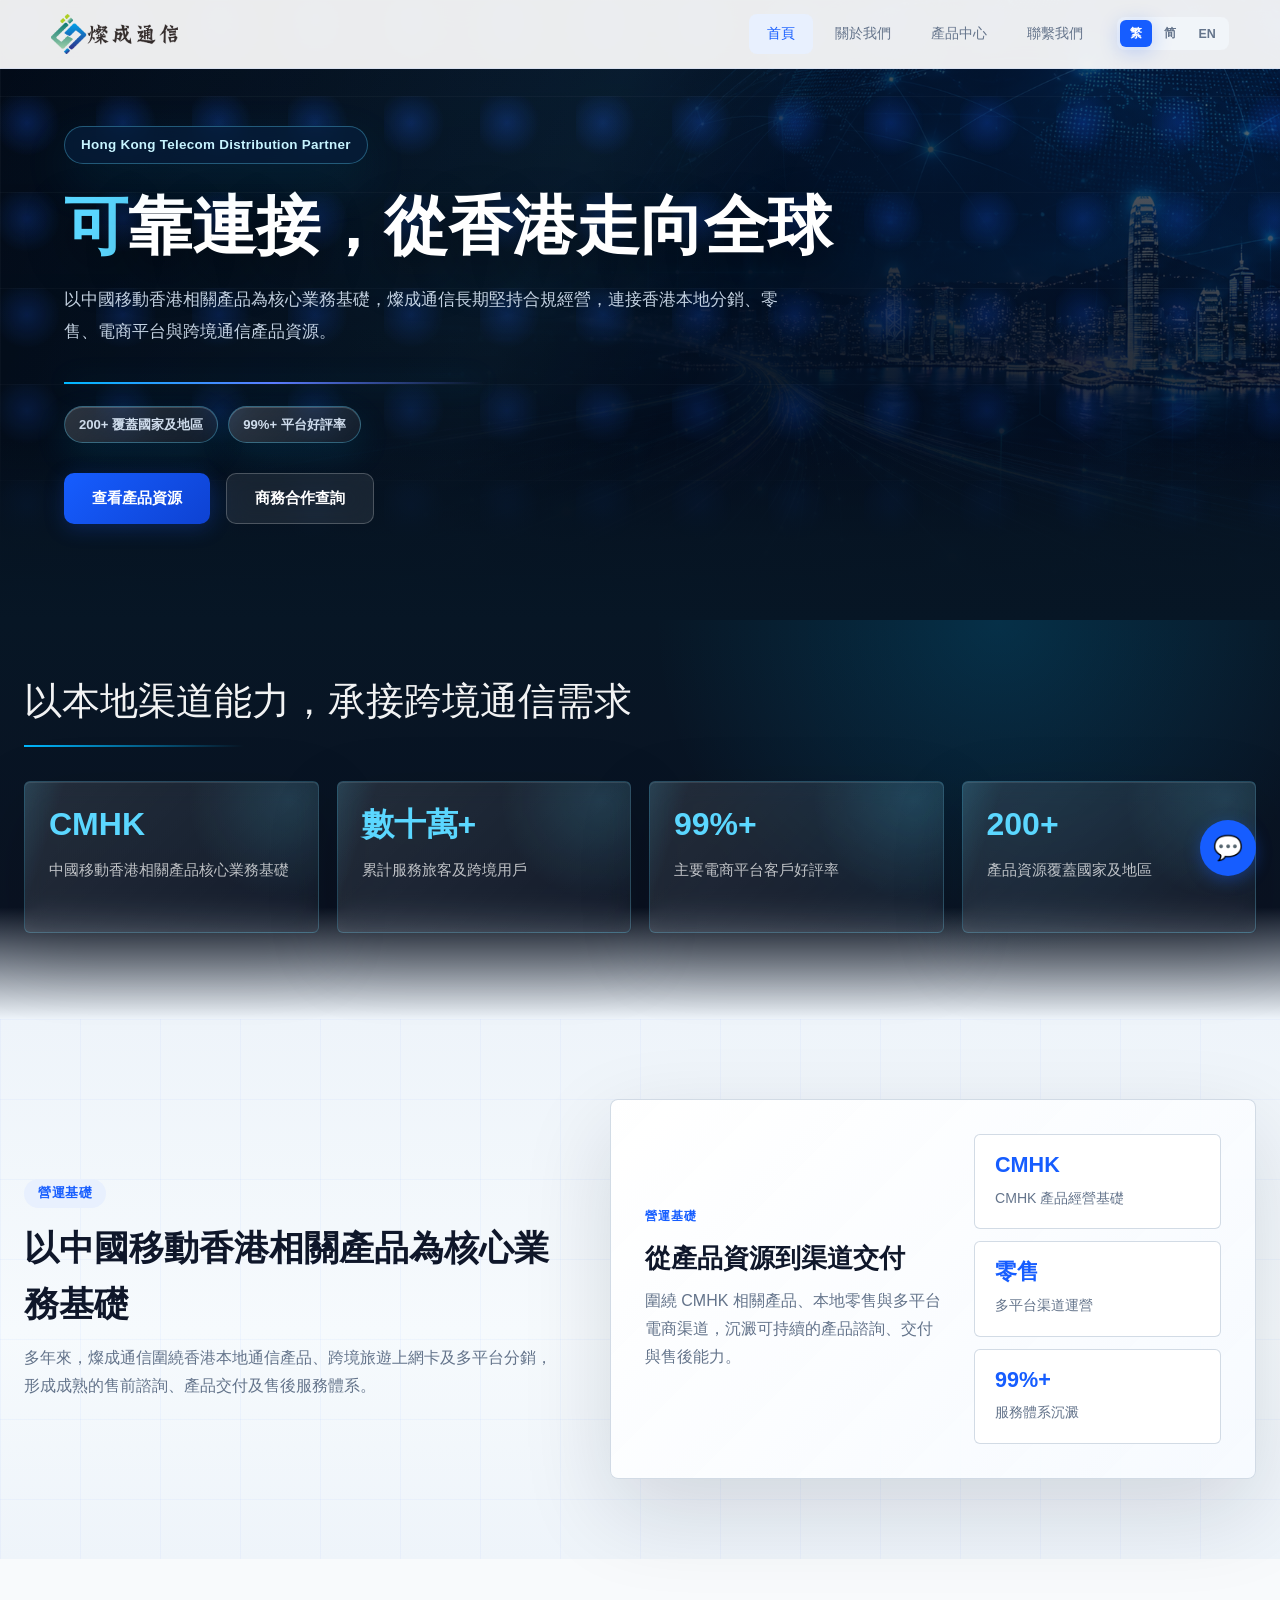
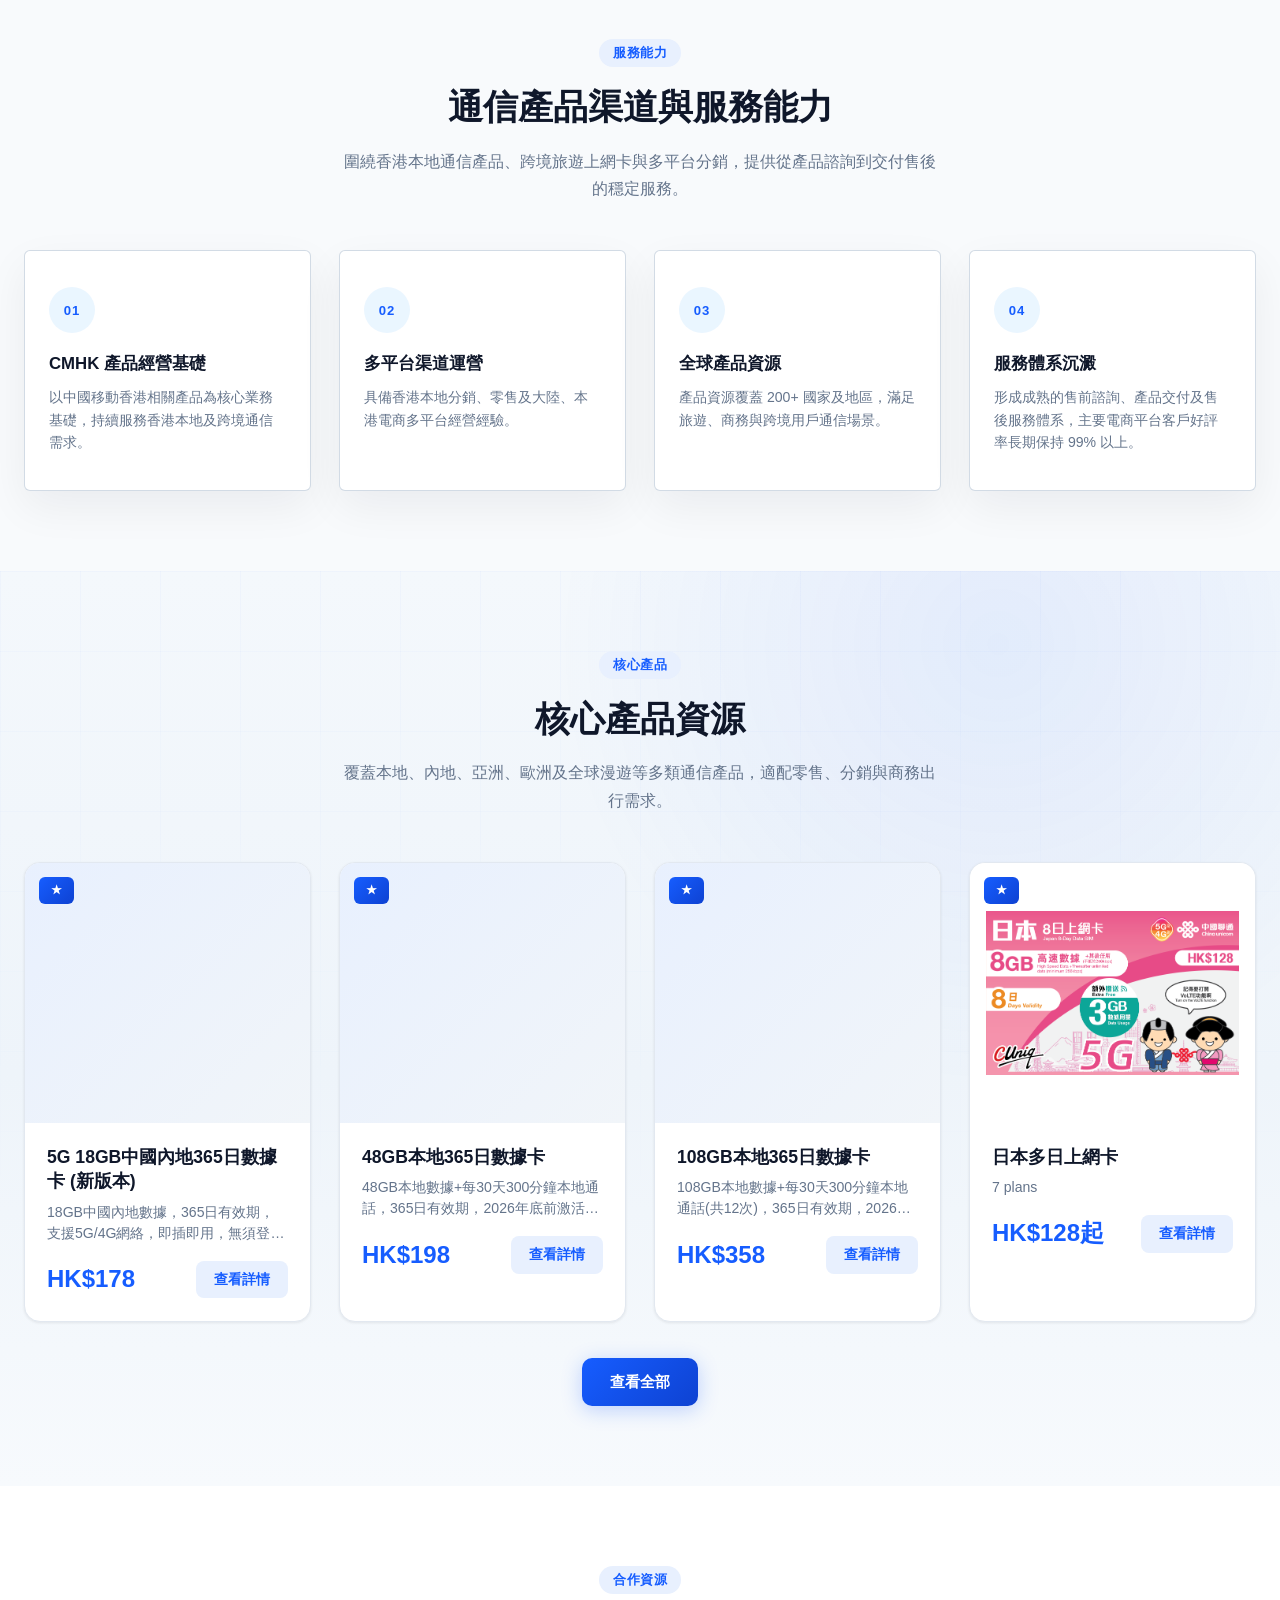
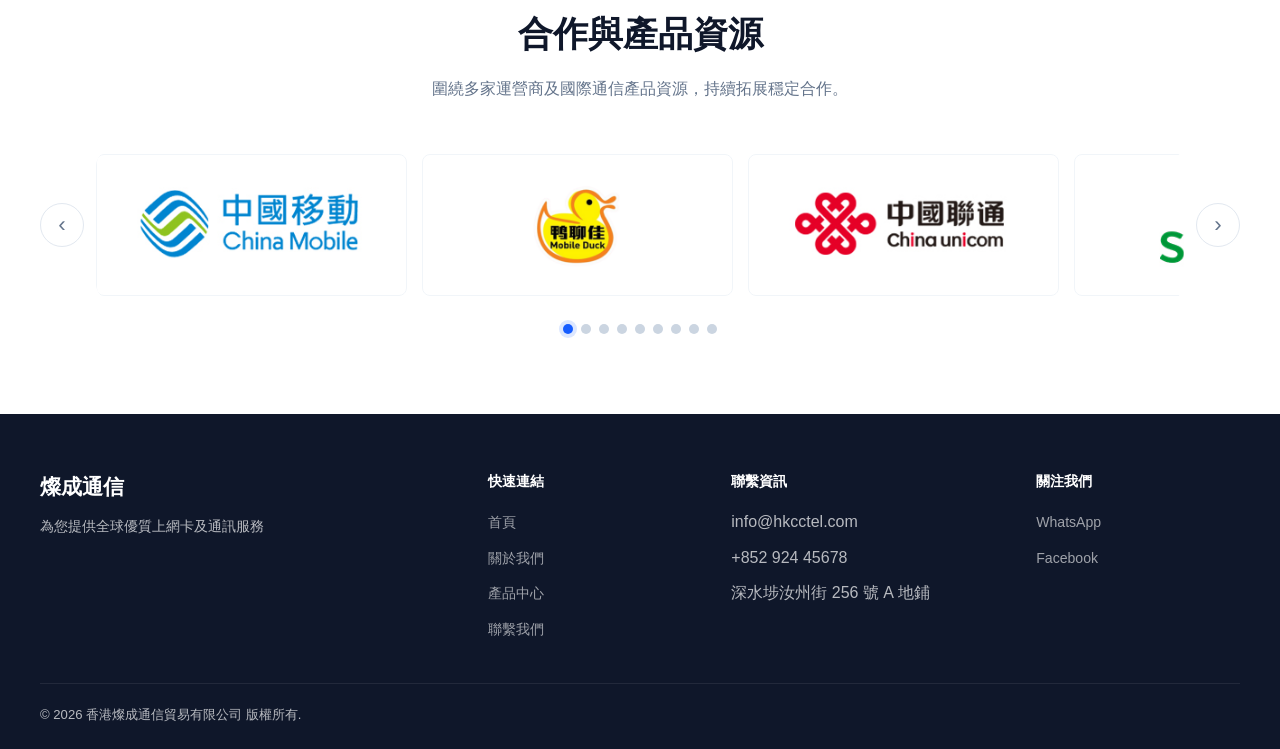
==== commit 08bc594a: "Polish homepage visual hierarchy" ====
--- a/index.html
+++ b/index.html
@@ -5,7 +5,7 @@
   <meta name="viewport" content="width=device-width, initial-scale=1.0">
   <title data-i18n="site.name">燦成通信</title>
   <meta name="description" content="燦成通信 CCTel - 香港跨境通信產品與渠道服務伙伴">
-  <link rel="stylesheet" href="css/style.css?v=20260706-3">
+  <link rel="stylesheet" href="css/style.css?v=20260706-4">
   <link rel="icon" type="image/x-icon" href="/static/picture/favicon.ico">
 </head>
 <body>
@@ -40,9 +40,8 @@
       <p data-i18n="home.heroSub">以中國移動香港相關產品為核心業務基礎，燦成通信長期堅持合規經營，連接香港本地分銷、零售、電商平台與跨境通信產品資源。</p>
       <div class="cx-hero-line"></div>
       <div class="cx-hero-proof-row" aria-label="Business focus">
-        <span>CMHK Core</span>
-        <span>200+ Markets</span>
-        <span>99%+ Rating</span>
+        <span data-i18n="home.heroProofMarkets">200+ 覆蓋國家及地區</span>
+        <span data-i18n="home.heroProofRating">99%+ 平台好評率</span>
       </div>
       <div class="cx-hero-actions">
         <a href="/products.html" class="btn btn-primary" data-i18n="home.heroBtn">查看產品資源</a>
@@ -81,13 +80,13 @@
   <div class="container">
     <div class="cx-split">
       <div>
-        <span class="section-tag">Foundation</span>
+        <span class="section-tag" data-i18n="home.foundationLabel">營運基礎</span>
         <h2 class="section-title" data-i18n="home.foundationTitle">以中國移動香港相關產品為核心業務基礎</h2>
         <p class="section-desc" data-i18n="home.foundationDesc">多年來，燦成通信圍繞香港本地通信產品、跨境旅遊上網卡及多平台分銷，形成成熟的售前諮詢、產品交付及售後服務體系。</p>
       </div>
       <div class="cx-product-spotlight">
         <div class="cx-product-copy">
-          <span data-i18n="home.foundationPanelLabel">Operating foundation</span>
+          <span data-i18n="home.foundationPanelLabel">營運基礎</span>
           <h3 data-i18n="home.foundationPanelTitle">從產品資源到渠道交付</h3>
           <p data-i18n="home.foundationPanelDesc">圍繞 CMHK 相關產品、本地零售與多平台電商渠道，沉澱可持續的產品諮詢、交付與售後能力。</p>
         </div>
@@ -113,7 +112,7 @@
 <section class="section cx-capabilities">
   <div class="container">
     <div class="section-header">
-      <span class="section-tag">Capabilities</span>
+      <span class="section-tag" data-i18n="home.capabilitiesLabel">服務能力</span>
       <h2 class="section-title" data-i18n="home.capabilitiesTitle">通信產品渠道與服務能力</h2>
       <p class="section-desc" data-i18n="home.capabilitiesDesc">不只展示產品，更重要的是穩定交付、渠道承接與售後服務。</p>
     </div>
@@ -145,7 +144,7 @@
 <section class="section featured-products-section" id="featured-products">
   <div class="container">
     <div class="section-header">
-      <span class="section-tag">Product Portfolio</span>
+      <span class="section-tag" data-i18n="home.featuredProductsLabel">核心產品</span>
       <h2 class="section-title" data-i18n="home.featuredProducts">核心產品資源</h2>
       <p class="section-desc" data-i18n="home.featuredProductsDesc">覆蓋本地、內地、亞洲、歐洲及全球漫遊等多類通信產品，適配零售、分銷與商務出行需求。</p>
     </div>
@@ -161,7 +160,7 @@
 <section class="section partners-section">
   <div class="container">
     <div class="section-header">
-      <span class="section-tag">Partners</span>
+      <span class="section-tag" data-i18n="home.partnersLabel">合作資源</span>
       <h2 class="section-title" data-i18n="home.partnersTitle">合作與產品資源</h2>
       <p class="section-desc" data-i18n="home.partnersDesc">圍繞多家運營商及國際通信產品資源，持續拓展穩定合作。</p>
     </div>
@@ -214,9 +213,9 @@
   </div>
 </footer>
 
-<script src="js/i18n.js?v=20260706-3"></script>
-<script src="js/data.js?v=20260706-3"></script>
-<script src="js/main.js?v=20260706-3"></script>
-<script src="js/chat.js?v=20260706-3"></script>
+<script src="js/i18n.js?v=20260706-4"></script>
+<script src="js/data.js?v=20260706-4"></script>
+<script src="js/main.js?v=20260706-4"></script>
+<script src="js/chat.js?v=20260706-4"></script>
 </body>
 </html>
--- a/css/style.css
+++ b/css/style.css
@@ -295,11 +295,27 @@
   background: linear-gradient(135deg, var(--primary), var(--primary-dark));
   color: var(--white);
   box-shadow: var(--shadow-primary);
+  position: relative;
+  overflow: hidden;
+}
+
+.btn-primary::after {
+  content: '';
+  position: absolute;
+  inset: -40% -70%;
+  background: linear-gradient(110deg, transparent 35%, rgba(255,255,255,0.42) 50%, transparent 65%);
+  transform: translateX(-55%);
+  transition: transform 0.7s ease;
+  pointer-events: none;
 }
 
 .btn-primary:hover {
   transform: translateY(-2px);
   box-shadow: 0 6px 28px rgba(22, 93, 255, 0.35);
+}
+
+.btn-primary:hover::after {
+  transform: translateX(55%);
 }
 
 .btn-outline {
@@ -379,6 +395,10 @@
   grid-template-columns: repeat(4, minmax(0, 1fr));
 }
 
+#featuredProductsGrid {
+  grid-template-columns: repeat(4, minmax(0, 1fr));
+}
+
 .product-card {
   background: var(--white);
   border-radius: var(--radius-lg);
@@ -390,9 +410,26 @@
   position: relative;
 }
 
+.product-card::before {
+  content: '';
+  position: absolute;
+  inset: 0;
+  z-index: 1;
+  background: linear-gradient(110deg, transparent 0%, rgba(255,255,255,0.55) 45%, transparent 58%);
+  opacity: 0;
+  transform: translateX(-120%);
+  transition: transform 0.75s ease, opacity 0.25s ease;
+  pointer-events: none;
+}
+
 .product-card:hover {
   transform: translateY(-6px);
   box-shadow: var(--shadow-lg), 0 0 0 1px var(--primary), 0 0 40px var(--primary-glow);
+}
+
+.product-card:hover::before {
+  opacity: 1;
+  transform: translateX(120%);
 }
 
 .product-card-image {
@@ -1936,7 +1973,27 @@
 }
 
 .featured-products-section {
-  background: var(--gray-50);
+  background:
+    radial-gradient(circle at 78% 8%, rgba(22, 93, 255, 0.08), transparent 34%),
+    linear-gradient(180deg, #F4F8FC 0%, #EEF4FA 55%, #F7FAFD 100%);
+  position: relative;
+}
+
+.featured-products-section::before {
+  content: '';
+  position: absolute;
+  inset: 0;
+  background:
+    linear-gradient(90deg, rgba(22, 93, 255, 0.032) 1px, transparent 1px),
+    linear-gradient(rgba(22, 93, 255, 0.032) 1px, transparent 1px);
+  background-size: 80px 80px;
+  pointer-events: none;
+  mask-image: linear-gradient(180deg, rgba(0,0,0,0.75), transparent 72%);
+}
+
+.featured-products-section .container {
+  position: relative;
+  z-index: 1;
 }
 
 /* ===== CCTel 品牌級首頁方向 ===== */
@@ -2132,8 +2189,8 @@
 .cx-proof {
   background:
     radial-gradient(circle at 78% 0%, rgba(0, 184, 255, 0.16), transparent 32%),
-    linear-gradient(180deg, #071625 0%, #0A1323 100%);
-  padding: 58px 24px 70px;
+    linear-gradient(180deg, #071625 0%, #0A1323 72%, #EEF4FA 100%);
+  padding: 58px 24px 86px;
   color: #fff;
 }
 
@@ -2169,11 +2226,38 @@
 .cx-proof-item {
   padding: 26px 24px;
   min-height: 152px;
-  border: 1px solid rgba(91, 215, 255, 0.16);
-  background: linear-gradient(180deg, rgba(255,255,255,0.075), rgba(255,255,255,0.03));
+  border: 1px solid rgba(91, 215, 255, 0.22);
+  background:
+    linear-gradient(135deg, rgba(255,255,255,0.11), rgba(255,255,255,0.035)),
+    radial-gradient(circle at 90% 12%, rgba(91, 215, 255, 0.14), transparent 34%);
   border-radius: 6px;
-  box-shadow: 0 24px 70px rgba(0, 0, 0, 0.18);
+  box-shadow: inset 0 1px 0 rgba(255,255,255,0.1), 0 24px 70px rgba(0, 0, 0, 0.18);
   backdrop-filter: blur(12px);
+  position: relative;
+  overflow: hidden;
+  transition: transform 0.24s ease, border-color 0.24s ease, box-shadow 0.24s ease;
+}
+
+.cx-proof-item::after {
+  content: '';
+  position: absolute;
+  top: 0;
+  left: -30%;
+  width: 36%;
+  height: 100%;
+  background: linear-gradient(90deg, transparent, rgba(91, 215, 255, 0.16), transparent);
+  transform: skewX(-18deg);
+  transition: left 0.75s ease;
+}
+
+.cx-proof-item:hover {
+  transform: translateY(-4px);
+  border-color: rgba(91, 215, 255, 0.56);
+  box-shadow: inset 0 1px 0 rgba(255,255,255,0.14), 0 28px 86px rgba(0, 184, 255, 0.16);
+}
+
+.cx-proof-item:hover::after {
+  left: 110%;
 }
 
 .cx-proof-item span {
@@ -2195,7 +2279,7 @@
   background:
     linear-gradient(90deg, rgba(22, 93, 255, 0.035) 1px, transparent 1px),
     linear-gradient(rgba(22, 93, 255, 0.035) 1px, transparent 1px),
-    linear-gradient(180deg, #F4F8FC 0%, #EEF4FA 100%);
+    linear-gradient(180deg, #EEF4FA 0%, #F6FAFD 58%, #EEF4FA 100%);
   background-size: 80px 80px, 80px 80px, auto;
 }
 
@@ -2298,8 +2382,8 @@
   padding: 126px clamp(32px, 5vw, 76px) 72px;
   overflow: hidden;
   background:
-    linear-gradient(90deg, rgba(3, 11, 24, 0.96) 0%, rgba(3, 11, 24, 0.82) 42%, rgba(3, 11, 24, 0.38) 100%),
-    linear-gradient(180deg, rgba(3, 11, 24, 0.28) 0%, rgba(3, 11, 24, 0.96) 100%),
+    linear-gradient(90deg, rgba(3, 11, 24, 0.98) 0%, rgba(3, 11, 24, 0.84) 44%, rgba(3, 11, 24, 0.34) 100%),
+    linear-gradient(180deg, rgba(3, 11, 24, 0.24) 0%, rgba(3, 11, 24, 0.78) 68%, #071625 100%),
     url('/static/picture/hero-connectivity-bg.png') center right / cover no-repeat;
   color: #fff;
 }
@@ -2309,12 +2393,14 @@
   position: absolute;
   inset: 0;
   background:
+    linear-gradient(115deg, transparent 0%, rgba(91, 215, 255, 0.08) 42%, transparent 56%),
     radial-gradient(circle at 28% 28%, rgba(22, 93, 255, 0.26), transparent 34%),
     linear-gradient(rgba(255,255,255,0.035) 1px, transparent 1px),
     linear-gradient(90deg, rgba(255,255,255,0.035) 1px, transparent 1px);
   background-size: auto, 96px 96px, 96px 96px;
   mask-image: linear-gradient(180deg, #000 0%, rgba(0,0,0,0.65) 62%, transparent 100%);
   pointer-events: none;
+  animation: cxHeroGlint 9s ease-in-out infinite alternate;
 }
 
 .cx-hero-premium::after {
@@ -2324,7 +2410,7 @@
   right: 0;
   bottom: 0;
   height: 180px;
-  background: linear-gradient(180deg, transparent, #071625);
+  background: linear-gradient(180deg, transparent 0%, rgba(7, 22, 37, 0.78) 54%, #071625 100%);
   pointer-events: none;
 }
 
@@ -2386,12 +2472,20 @@
   min-height: 34px;
   padding: 7px 14px;
   border-radius: 999px;
-  border: 1px solid rgba(91, 215, 255, 0.24);
-  background: rgba(255,255,255,0.07);
-  color: rgba(226, 240, 255, 0.84);
+  border: 1px solid rgba(91, 215, 255, 0.34);
+  background: linear-gradient(135deg, rgba(255,255,255,0.16), rgba(255,255,255,0.055));
+  color: rgba(226, 240, 255, 0.9);
   font-size: 0.82rem;
   font-weight: 750;
+  box-shadow: inset 0 1px 0 rgba(255,255,255,0.18), 0 12px 34px rgba(0, 184, 255, 0.12);
   backdrop-filter: blur(12px);
+  transition: transform 0.22s ease, border-color 0.22s ease, box-shadow 0.22s ease;
+}
+
+.cx-hero-proof-row span:hover {
+  transform: translateY(-2px);
+  border-color: rgba(91, 215, 255, 0.72);
+  box-shadow: inset 0 1px 0 rgba(255,255,255,0.24), 0 16px 42px rgba(0, 184, 255, 0.22);
 }
 
 .cx-hero-premium .btn-outline {
@@ -2404,6 +2498,29 @@
 .cx-hero-premium .btn-outline:hover {
   background: rgba(255,255,255,0.14);
   border-color: rgba(255,255,255,0.36);
+}
+
+@keyframes cxHeroGlint {
+  from {
+    opacity: 0.56;
+    transform: translateX(-18px);
+  }
+  to {
+    opacity: 0.92;
+    transform: translateX(18px);
+  }
+}
+
+@media (prefers-reduced-motion: reduce) {
+  .cx-hero-premium::before {
+    animation: none;
+  }
+
+  .btn-primary::after,
+  .product-card::before,
+  .cx-proof-item::after {
+    display: none;
+  }
 }
 
 /* ===== CCTel clean enterprise homepage revision ===== */
@@ -2628,7 +2745,7 @@
 @media (max-width: 1024px) {
   .cx-hero-premium {
     min-height: 600px;
-    background-position: 58% center;
+    background-position: 62% center;
   }
 
   .cx-hero-premium .cx-hero-copy {
@@ -2690,6 +2807,10 @@
   }
 
   #relatedProductsGrid {
+    grid-template-columns: repeat(2, minmax(0, 1fr));
+  }
+
+  #featuredProductsGrid {
     grid-template-columns: repeat(2, minmax(0, 1fr));
   }
 
@@ -2824,6 +2945,7 @@
     height: 260px;
   }
   .products-grid { grid-template-columns: 1fr; }
+  #featuredProductsGrid { grid-template-columns: 1fr; }
   .section { padding: 56px 20px; }
   .section-title { font-size: 1.6rem; }
   .contact-grid { grid-template-columns: 1fr; }
@@ -2864,7 +2986,10 @@
   .cx-hero-premium {
     min-height: 580px;
     padding-top: 110px;
-    background-position: 64% center;
+    background:
+      linear-gradient(90deg, rgba(3, 11, 24, 0.98) 0%, rgba(3, 11, 24, 0.86) 58%, rgba(3, 11, 24, 0.38) 100%),
+      linear-gradient(180deg, rgba(3, 11, 24, 0.18) 0%, rgba(3, 11, 24, 0.74) 68%, #071625 100%),
+      url('/static/picture/hero-connectivity-bg.png') 70% center / cover no-repeat;
   }
   .cx-hero-premium::before {
     background-size: auto, 58px 58px, 58px 58px;
